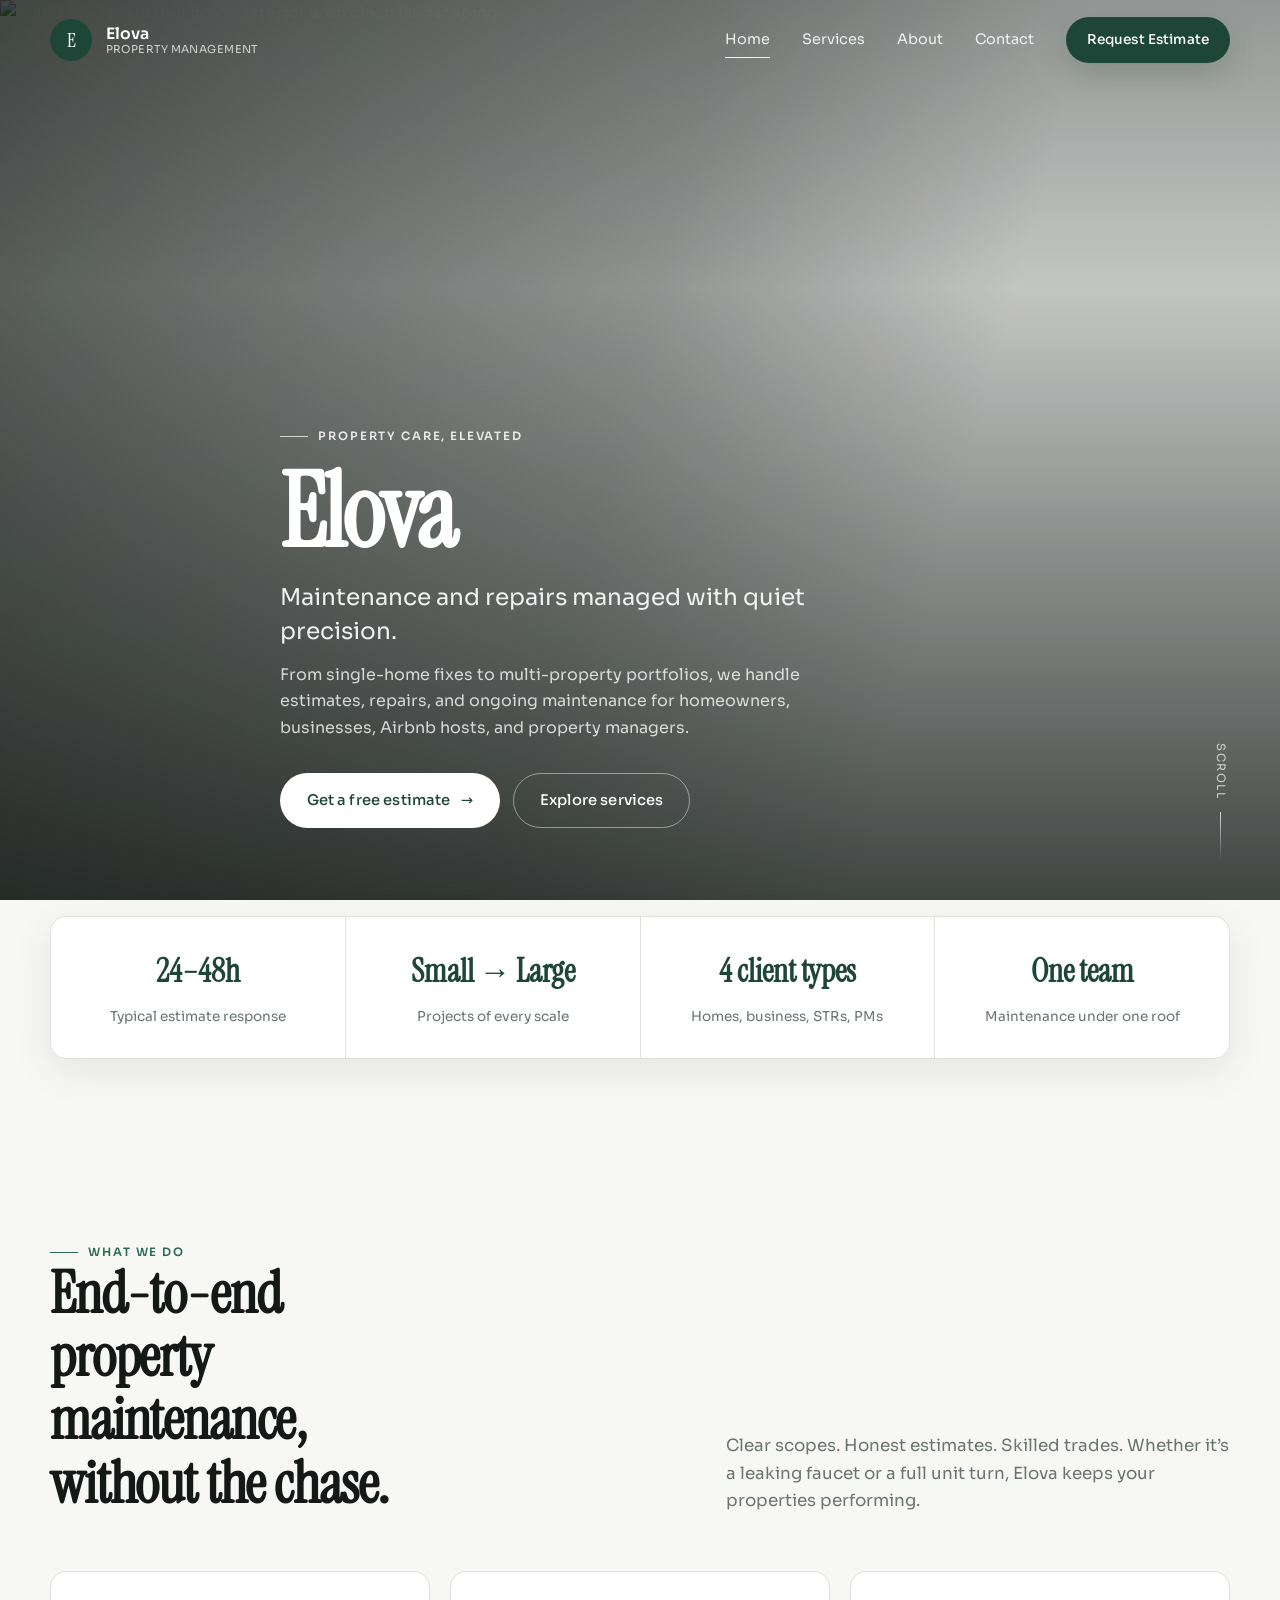
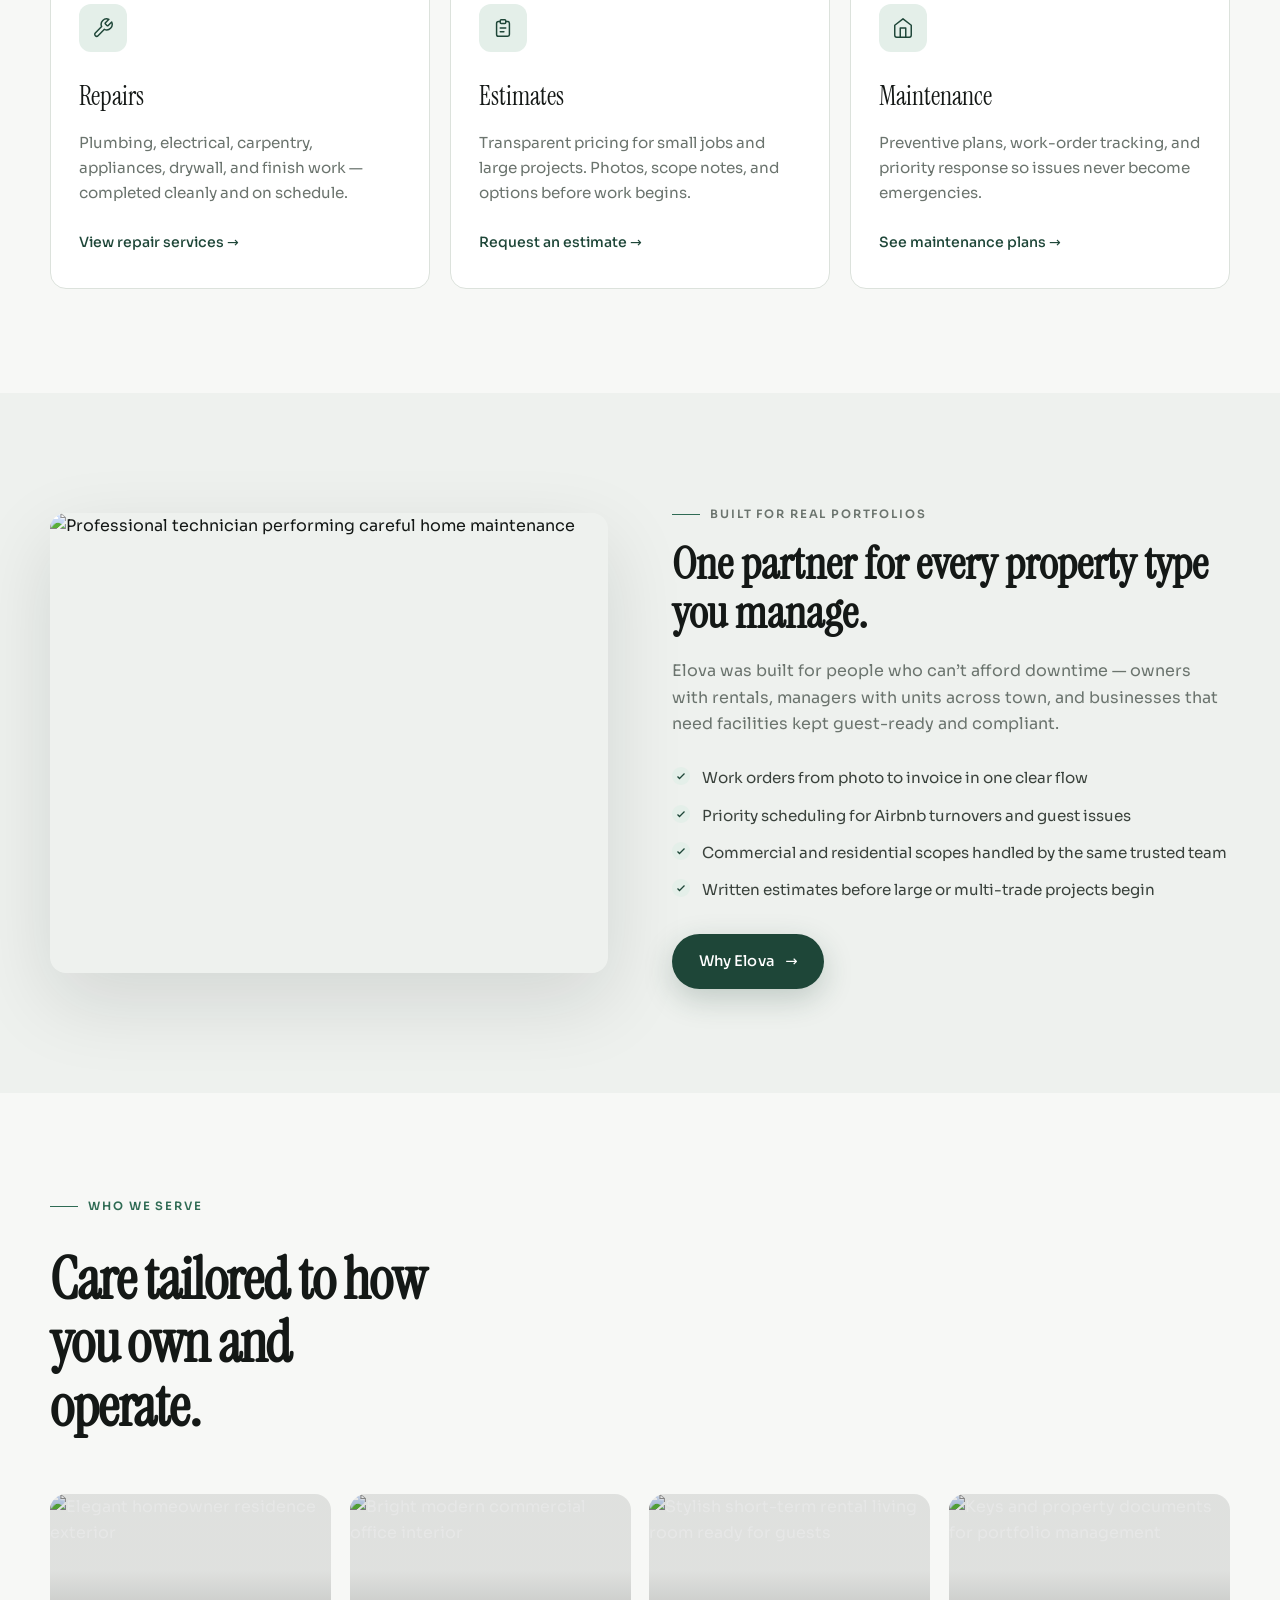
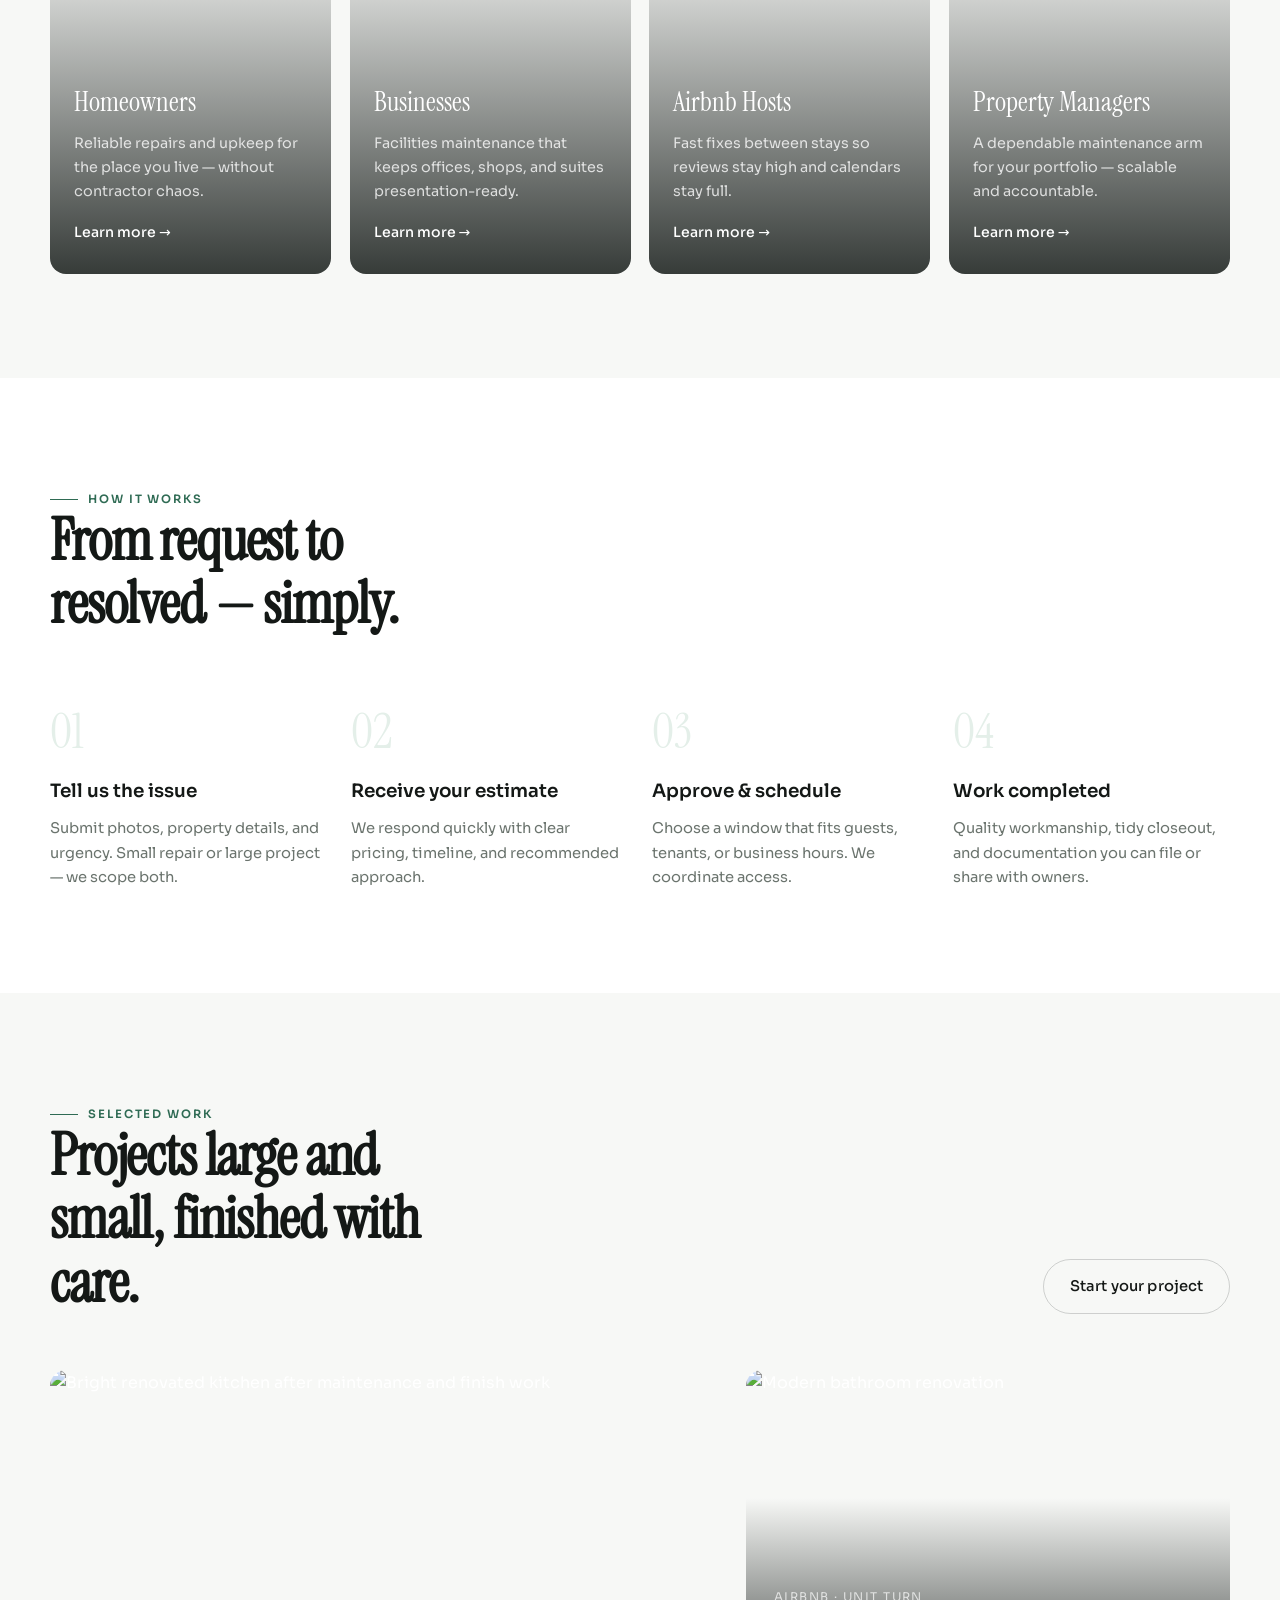
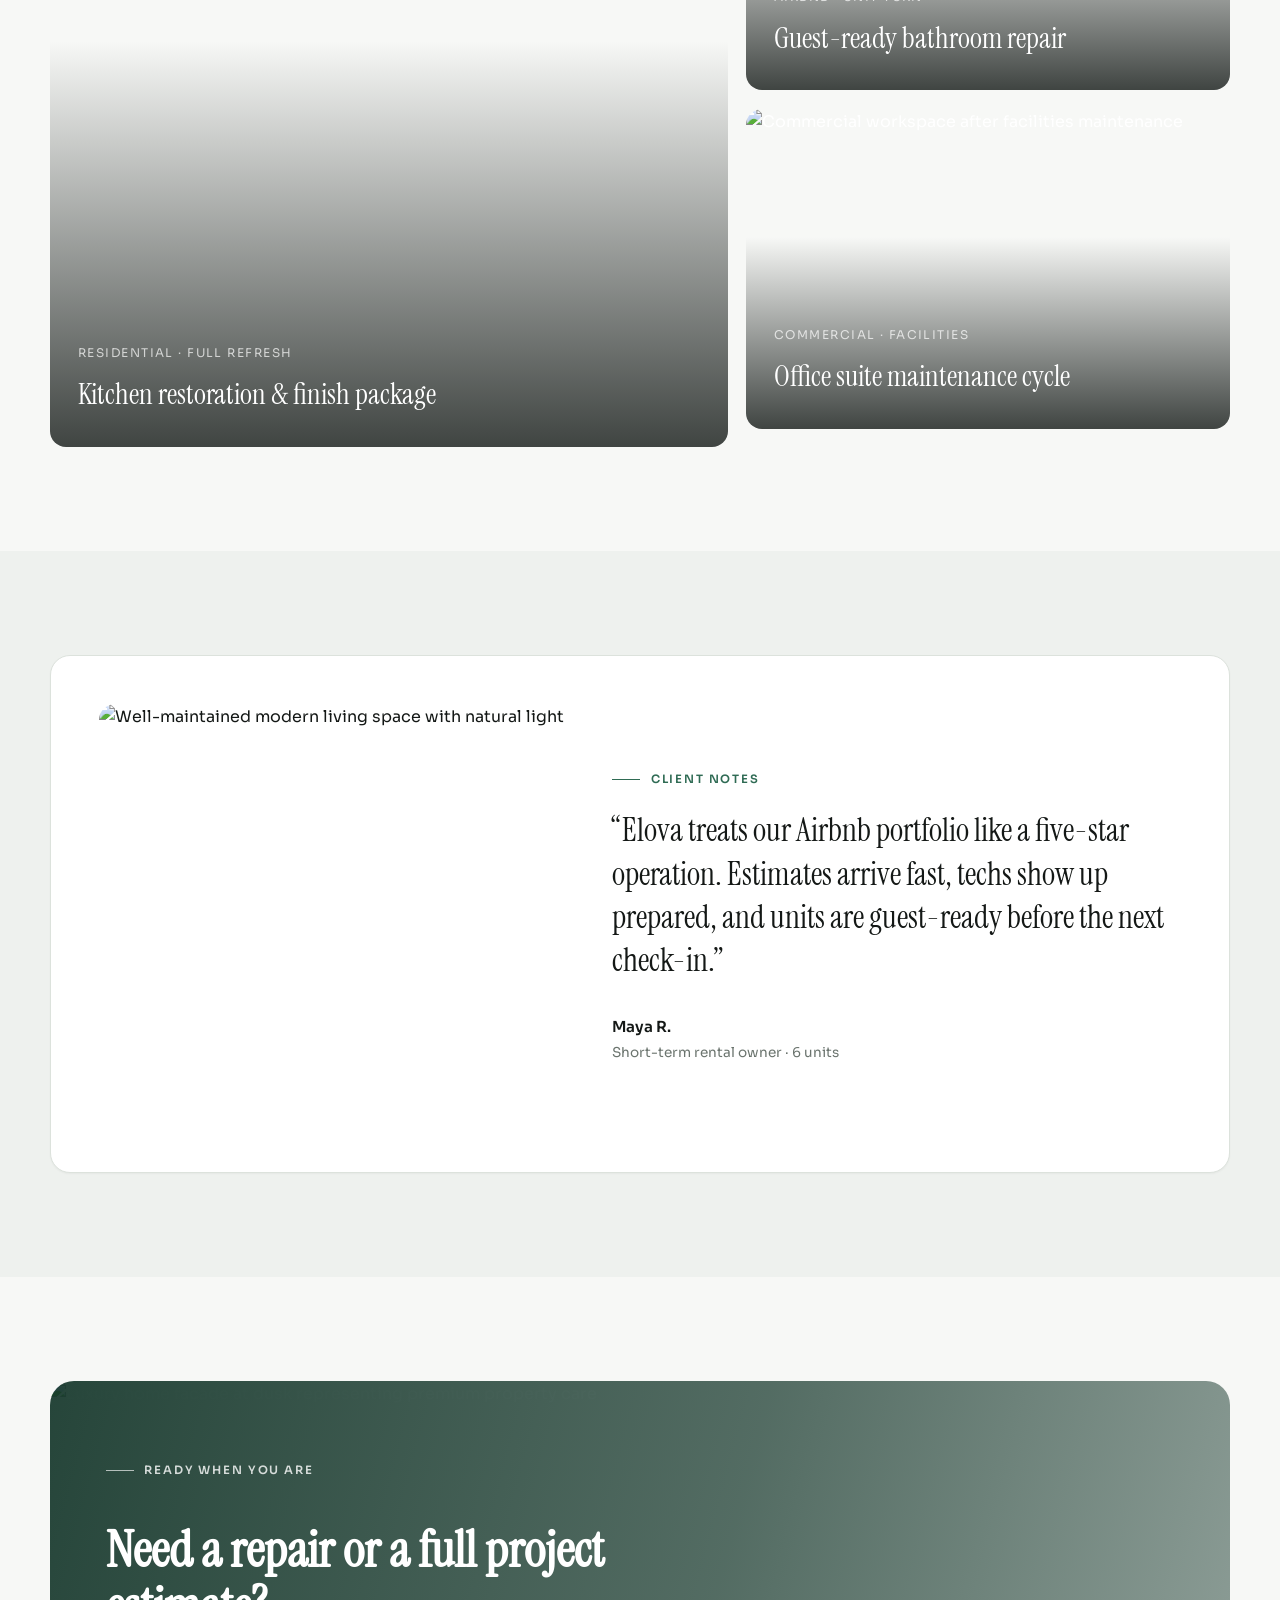
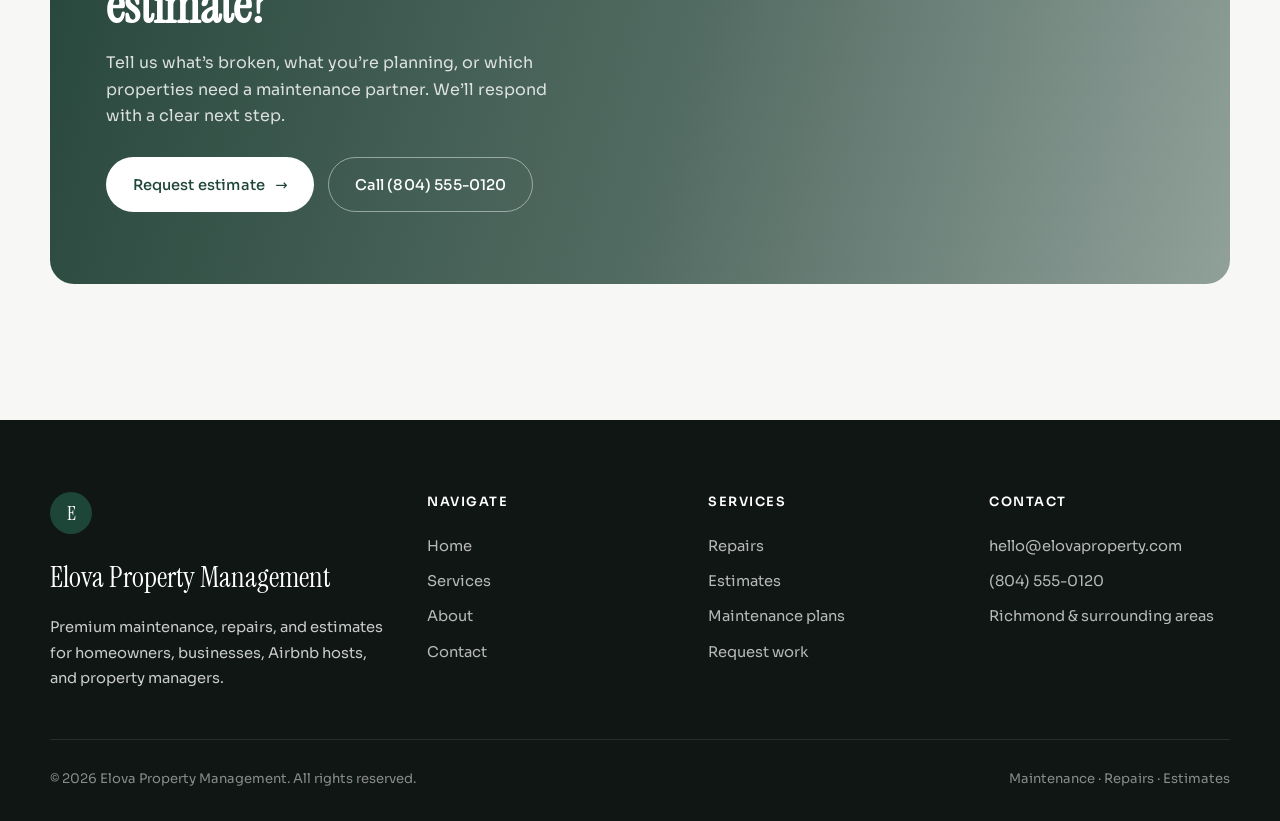
==== index.html @ 650f4456 "first commit Co-authored-by: Cursor <cursoragent@cursor.com>" ====
<!DOCTYPE html>
<html lang="en">
<head>
  <meta charset="UTF-8" />
  <meta name="viewport" content="width=device-width, initial-scale=1.0" />
  <title>Elova Property Management | Maintenance, Repairs & Estimates</title>
  <meta name="description" content="Elova Property Management delivers premium maintenance, repairs, and estimates for homeowners, businesses, Airbnb hosts, and property managers." />
  <link rel="stylesheet" href="css/styles.css" />
  <link rel="icon" href="data:image/svg+xml,<svg xmlns='http://www.w3.org/2000/svg' viewBox='0 0 100 100'><circle cx='50' cy='50' r='50' fill='%231e4638'/><text x='50' y='64' text-anchor='middle' fill='white' font-size='48' font-family='Georgia'>E</text></svg>" />
</head>
<body>
  <header class="site-header" id="siteHeader">
    <div class="container nav">
      <a href="index.html" class="brand" aria-label="Elova Property Management home">
        <span class="brand-mark">E</span>
        <span class="brand-text">
          <strong>Elova</strong>
          <span>Property Management</span>
        </span>
      </a>

      <button class="nav-toggle" id="navToggle" aria-label="Open menu" aria-expanded="false">
        <span></span><span></span><span></span>
      </button>

      <nav class="nav-links" id="navLinks">
        <a href="index.html" class="nav-link is-active">Home</a>
        <a href="services.html" class="nav-link">Services</a>
        <a href="about.html" class="nav-link">About</a>
        <a href="contact.html" class="nav-link">Contact</a>
        <a href="contact.html#estimate" class="btn btn-primary nav-cta">Request Estimate</a>
      </nav>
    </div>
  </header>

  <main>
    <section class="hero">
      <div class="hero-media">
        <img
          src="https://images.unsplash.com/photo-1600596542815-ffad4c1539a9?auto=format&fit=crop&w=2000&q=80"
          alt="Sunlit modern luxury home exterior with clean landscaping"
        />
        <div class="hero-overlay"></div>
      </div>

      <div class="container hero-content">
        <p class="eyebrow">Property care, elevated</p>
        <h1 class="hero-brand">Elova</h1>
        <p class="hero-title">Maintenance and repairs managed with quiet precision.</p>
        <p class="hero-copy">
          From single-home fixes to multi-property portfolios, we handle estimates, repairs, and ongoing maintenance for homeowners, businesses, Airbnb hosts, and property managers.
        </p>
        <div class="hero-actions">
          <a href="contact.html#estimate" class="btn btn-light btn-arrow">Get a free estimate</a>
          <a href="services.html" class="btn btn-ghost-light">Explore services</a>
        </div>
      </div>

      <div class="hero-scroll" aria-hidden="true">
        Scroll
        <i></i>
      </div>
    </section>

    <section class="section-sm">
      <div class="container">
        <div class="trust-strip reveal">
          <div class="trust-item">
            <strong>24–48h</strong>
            <span>Typical estimate response</span>
          </div>
          <div class="trust-item">
            <strong>Small → Large</strong>
            <span>Projects of every scale</span>
          </div>
          <div class="trust-item">
            <strong>4 client types</strong>
            <span>Homes, business, STRs, PMs</span>
          </div>
          <div class="trust-item">
            <strong>One team</strong>
            <span>Maintenance under one roof</span>
          </div>
        </div>
      </div>
    </section>

    <section class="section">
      <div class="container">
        <div class="section-head">
          <div>
            <p class="eyebrow reveal">What we do</p>
            <h2 class="section-title reveal">End-to-end property maintenance, without the chase.</h2>
          </div>
          <p class="section-lead reveal">
            Clear scopes. Honest estimates. Skilled trades. Whether it’s a leaking faucet or a full unit turn, Elova keeps your properties performing.
          </p>
        </div>

        <div class="services-grid">
          <article class="service-card reveal">
            <div class="service-icon" aria-hidden="true">
              <svg viewBox="0 0 24 24"><path d="M14.7 6.3a1 1 0 0 0 0 1.4l1.6 1.6a1 1 0 0 0 1.4 0l3.77-3.77a6 6 0 0 1-7.94 7.94l-6.91 6.91a2.12 2.12 0 0 1-3-3l6.91-6.91a6 6 0 0 1 7.94-7.94l-3.76 3.76z"/></svg>
            </div>
            <h3>Repairs</h3>
            <p>Plumbing, electrical, carpentry, appliances, drywall, and finish work — completed cleanly and on schedule.</p>
            <a href="services.html#repairs" class="text-link">View repair services →</a>
          </article>

          <article class="service-card reveal reveal-delay-1">
            <div class="service-icon" aria-hidden="true">
              <svg viewBox="0 0 24 24"><path d="M9 5H7a2 2 0 0 0-2 2v12a2 2 0 0 0 2 2h10a2 2 0 0 0 2-2V7a2 2 0 0 0-2-2h-2"/><rect x="9" y="3" width="6" height="4" rx="1"/><path d="M9 12h6M9 16h4"/></svg>
            </div>
            <h3>Estimates</h3>
            <p>Transparent pricing for small jobs and large projects. Photos, scope notes, and options before work begins.</p>
            <a href="contact.html#estimate" class="text-link">Request an estimate →</a>
          </article>

          <article class="service-card reveal reveal-delay-2">
            <div class="service-icon" aria-hidden="true">
              <svg viewBox="0 0 24 24"><path d="M3 9l9-7 9 7v11a2 2 0 0 1-2 2H5a2 2 0 0 1-2-2z"/><polyline points="9 22 9 12 15 12 15 22"/></svg>
            </div>
            <h3>Maintenance</h3>
            <p>Preventive plans, work-order tracking, and priority response so issues never become emergencies.</p>
            <a href="services.html#maintenance" class="text-link">See maintenance plans →</a>
          </article>
        </div>
      </div>
    </section>

    <section class="section bg-alt">
      <div class="container">
        <div class="split">
          <div class="split-media reveal">
            <img
              src="https://images.unsplash.com/photo-1581578731548-c64695cc6952?auto=format&fit=crop&w=1400&q=80"
              alt="Professional technician performing careful home maintenance"
            />
          </div>
          <div class="split-content reveal reveal-delay-1">
            <p class="eyebrow">Built for real portfolios</p>
            <h2>One partner for every property type you manage.</h2>
            <p>
              Elova was built for people who can’t afford downtime — owners with rentals, managers with units across town, and businesses that need facilities kept guest-ready and compliant.
            </p>
            <ul class="check-list">
              <li>Work orders from photo to invoice in one clear flow</li>
              <li>Priority scheduling for Airbnb turnovers and guest issues</li>
              <li>Commercial and residential scopes handled by the same trusted team</li>
              <li>Written estimates before large or multi-trade projects begin</li>
            </ul>
            <a href="about.html" class="btn btn-primary btn-arrow">Why Elova</a>
          </div>
        </div>
      </div>
    </section>

    <section class="section">
      <div class="container">
        <div class="section-head stacked">
          <p class="eyebrow reveal">Who we serve</p>
          <h2 class="section-title reveal">Care tailored to how you own and operate.</h2>
        </div>

        <div class="audience-grid">
          <article class="audience-card reveal">
            <img src="https://images.unsplash.com/photo-1600585154340-be6161a56a0c?auto=format&fit=crop&w=900&q=80" alt="Elegant homeowner residence exterior" />
            <div class="audience-body">
              <h3>Homeowners</h3>
              <p>Reliable repairs and upkeep for the place you live — without contractor chaos.</p>
              <a href="services.html#homeowners" class="text-link" style="color:#fff">Learn more →</a>
            </div>
          </article>

          <article class="audience-card reveal reveal-delay-1">
            <img src="https://images.unsplash.com/photo-1497366216548-37526070297c?auto=format&fit=crop&w=900&q=80" alt="Bright modern commercial office interior" />
            <div class="audience-body">
              <h3>Businesses</h3>
              <p>Facilities maintenance that keeps offices, shops, and suites presentation-ready.</p>
              <a href="services.html#businesses" class="text-link" style="color:#fff">Learn more →</a>
            </div>
          </article>

          <article class="audience-card reveal reveal-delay-2">
            <img src="https://images.unsplash.com/photo-1522708323590-d24dbb6b0267?auto=format&fit=crop&w=900&q=80" alt="Stylish short-term rental living room ready for guests" />
            <div class="audience-body">
              <h3>Airbnb Hosts</h3>
              <p>Fast fixes between stays so reviews stay high and calendars stay full.</p>
              <a href="services.html#airbnb" class="text-link" style="color:#fff">Learn more →</a>
            </div>
          </article>

          <article class="audience-card reveal reveal-delay-3">
            <img src="https://images.unsplash.com/photo-1560518883-ce09059eeffa?auto=format&fit=crop&w=900&q=80" alt="Keys and property documents for portfolio management" />
            <div class="audience-body">
              <h3>Property Managers</h3>
              <p>A dependable maintenance arm for your portfolio — scalable and accountable.</p>
              <a href="services.html#managers" class="text-link" style="color:#fff">Learn more →</a>
            </div>
          </article>
        </div>
      </div>
    </section>

    <section class="section bg-surface">
      <div class="container">
        <div class="section-head">
          <div>
            <p class="eyebrow reveal">How it works</p>
            <h2 class="section-title reveal">From request to resolved — simply.</h2>
          </div>
        </div>

        <div class="process-track">
          <article class="process-step reveal">
            <h3>Tell us the issue</h3>
            <p>Submit photos, property details, and urgency. Small repair or large project — we scope both.</p>
          </article>
          <article class="process-step reveal reveal-delay-1">
            <h3>Receive your estimate</h3>
            <p>We respond quickly with clear pricing, timeline, and recommended approach.</p>
          </article>
          <article class="process-step reveal reveal-delay-2">
            <h3>Approve & schedule</h3>
            <p>Choose a window that fits guests, tenants, or business hours. We coordinate access.</p>
          </article>
          <article class="process-step reveal reveal-delay-3">
            <h3>Work completed</h3>
            <p>Quality workmanship, tidy closeout, and documentation you can file or share with owners.</p>
          </article>
        </div>
      </div>
    </section>

    <section class="section">
      <div class="container">
        <div class="section-head">
          <div>
            <p class="eyebrow reveal">Selected work</p>
            <h2 class="section-title reveal">Projects large and small, finished with care.</h2>
          </div>
          <a href="contact.html" class="btn btn-secondary reveal">Start your project</a>
        </div>

        <div class="project-grid">
          <article class="project-card tall reveal">
            <img src="https://images.unsplash.com/photo-1484154218962-a197022b5858?auto=format&fit=crop&w=1400&q=80" alt="Bright renovated kitchen after maintenance and finish work" />
            <div class="project-meta">
              <span>Residential · Full refresh</span>
              <h3>Kitchen restoration & finish package</h3>
            </div>
          </article>
          <div class="project-side">
            <article class="project-card reveal reveal-delay-1">
              <img src="https://images.unsplash.com/photo-1631889990879-1b5a757e2e0e?auto=format&fit=crop&w=1000&q=80" alt="Modern bathroom renovation" />
              <div class="project-meta">
                <span>Airbnb · Unit turn</span>
                <h3>Guest-ready bathroom repair</h3>
              </div>
            </article>
            <article class="project-card reveal reveal-delay-2">
              <img src="https://images.unsplash.com/photo-1497366754035-f200968a6e72?auto=format&fit=crop&w=1000&q=80" alt="Commercial workspace after facilities maintenance" />
              <div class="project-meta">
                <span>Commercial · Facilities</span>
                <h3>Office suite maintenance cycle</h3>
              </div>
            </article>
          </div>
        </div>
      </div>
    </section>

    <section class="section bg-alt">
      <div class="container">
        <div class="testimonial-panel reveal">
          <img
            src="https://images.unsplash.com/photo-1600607687939-ce8a6c25118c?auto=format&fit=crop&w=1000&q=80"
            alt="Well-maintained modern living space with natural light"
          />
          <div>
            <p class="eyebrow">Client notes</p>
            <blockquote class="quote">
              “Elova treats our Airbnb portfolio like a five-star operation. Estimates arrive fast, techs show up prepared, and units are guest-ready before the next check-in.”
            </blockquote>
            <div class="quote-author">
              <strong>Maya R.</strong>
              <span>Short-term rental owner · 6 units</span>
            </div>
          </div>
        </div>
      </div>
    </section>

    <section class="section">
      <div class="container">
        <div class="cta-band reveal">
          <img
            src="https://images.unsplash.com/photo-1600047509807-ba8f99d2cd00?auto=format&fit=crop&w=1800&q=80"
            alt="Luxury home facade at dusk representing premium property care"
          />
          <div class="cta-band-content">
            <p class="eyebrow">Ready when you are</p>
            <h2>Need a repair or a full project estimate?</h2>
            <p>Tell us what’s broken, what you’re planning, or which properties need a maintenance partner. We’ll respond with a clear next step.</p>
            <div class="hero-actions">
              <a href="contact.html#estimate" class="btn btn-light btn-arrow">Request estimate</a>
              <a href="tel:+18045550120" class="btn btn-ghost-light">Call (804) 555-0120</a>
            </div>
          </div>
        </div>
      </div>
    </section>
  </main>

  <footer class="site-footer">
    <div class="container">
      <div class="footer-grid">
        <div class="footer-brand">
          <span class="brand-mark">E</span>
          <h3>Elova Property Management</h3>
          <p>Premium maintenance, repairs, and estimates for homeowners, businesses, Airbnb hosts, and property managers.</p>
        </div>
        <div class="footer-col">
          <h4>Navigate</h4>
          <a href="index.html">Home</a>
          <a href="services.html">Services</a>
          <a href="about.html">About</a>
          <a href="contact.html">Contact</a>
        </div>
        <div class="footer-col">
          <h4>Services</h4>
          <a href="services.html#repairs">Repairs</a>
          <a href="services.html#estimates">Estimates</a>
          <a href="services.html#maintenance">Maintenance plans</a>
          <a href="contact.html#estimate">Request work</a>
        </div>
        <div class="footer-col">
          <h4>Contact</h4>
          <a href="mailto:hello@elovaproperty.com">hello@elovaproperty.com</a>
          <a href="tel:+18045550120">(804) 555-0120</a>
          <a href="contact.html">Richmond & surrounding areas</a>
        </div>
      </div>
      <div class="footer-bottom">
        <span>© <span id="year"></span> Elova Property Management. All rights reserved.</span>
        <span>Maintenance · Repairs · Estimates</span>
      </div>
    </div>
  </footer>

  <script src="js/main.js"></script>
</body>
</html>
---- css/styles.css ----
/* ==========================================================================
   Elova Property Management — Premium Design System
   Inspired by refined estate & hospitality management sites
   ========================================================================== */

@import url('https://fonts.googleapis.com/css2?family=Instrument+Serif:ital@0;1&family=Sora:wght@300;400;500;600;700&display=swap');

:root {
  --bg: #f7f8f6;
  --bg-alt: #eef1ee;
  --surface: #ffffff;
  --ink: #141816;
  --ink-soft: #3a423c;
  --muted: #6b746e;
  --line: #dce2dc;
  --accent: #1e4638;
  --accent-hover: #16352a;
  --accent-soft: #e4efe9;
  --accent-mid: #2f6b54;
  --gold: #9a7b4f;
  --gold-soft: #f3ede3;
  --shadow-sm: 0 1px 2px rgba(20, 24, 22, 0.04);
  --shadow-md: 0 12px 40px rgba(20, 24, 22, 0.08);
  --shadow-lg: 0 28px 80px rgba(20, 24, 22, 0.12);
  --radius: 4px;
  --radius-lg: 16px;
  --font-display: 'Instrument Serif', Georgia, serif;
  --font-body: 'Sora', system-ui, sans-serif;
  --container: 1180px;
  --nav-h: 80px;
  --ease: cubic-bezier(0.22, 1, 0.36, 1);
}

*,
*::before,
*::after {
  box-sizing: border-box;
  margin: 0;
  padding: 0;
}

html {
  scroll-behavior: smooth;
  font-size: 16px;
}

body {
  font-family: var(--font-body);
  color: var(--ink);
  background: var(--bg);
  line-height: 1.65;
  font-weight: 400;
  -webkit-font-smoothing: antialiased;
  overflow-x: hidden;
}

img {
  max-width: 100%;
  display: block;
  height: auto;
}

a {
  color: inherit;
  text-decoration: none;
}

ul,
ol {
  list-style: none;
}

button,
input,
select,
textarea {
  font: inherit;
  color: inherit;
}

.container {
  width: min(100% - 2.5rem, var(--container));
  margin-inline: auto;
}

.container-wide {
  width: min(100% - 2.5rem, 1320px);
  margin-inline: auto;
}

/* --------------------------------------------------------------------------
   Typography
   -------------------------------------------------------------------------- */

.display {
  font-family: var(--font-display);
  font-weight: 400;
  line-height: 1.08;
  letter-spacing: -0.02em;
}

.eyebrow {
  display: inline-flex;
  align-items: center;
  gap: 0.65rem;
  font-size: 0.72rem;
  font-weight: 600;
  letter-spacing: 0.16em;
  text-transform: uppercase;
  color: var(--accent-mid);
}

.eyebrow::before {
  content: '';
  width: 28px;
  height: 1px;
  background: var(--accent-mid);
}

h1,
h2,
h3,
h4 {
  color: var(--ink);
}

.section-title {
  font-family: var(--font-display);
  font-size: clamp(2.4rem, 4.5vw, 3.75rem);
  line-height: 1.1;
  letter-spacing: -0.02em;
  max-width: 14ch;
}

.section-lead {
  color: var(--muted);
  font-size: 1.05rem;
  max-width: 42ch;
  margin-top: 1.25rem;
}

/* --------------------------------------------------------------------------
   Buttons
   -------------------------------------------------------------------------- */

.btn {
  display: inline-flex;
  align-items: center;
  justify-content: center;
  gap: 0.65rem;
  min-height: 52px;
  padding: 0.9rem 1.6rem;
  border-radius: 999px;
  border: 1px solid transparent;
  font-size: 0.92rem;
  font-weight: 500;
  letter-spacing: 0.01em;
  cursor: pointer;
  transition: transform 0.35s var(--ease), background 0.35s var(--ease), color 0.35s var(--ease), border-color 0.35s var(--ease), box-shadow 0.35s var(--ease);
}

.btn:hover {
  transform: translateY(-2px);
}

.btn-primary {
  background: var(--accent);
  color: #fff;
  box-shadow: 0 10px 30px rgba(30, 70, 56, 0.22);
}

.btn-primary:hover {
  background: var(--accent-hover);
}

.btn-secondary {
  background: transparent;
  border-color: rgba(20, 24, 22, 0.18);
  color: var(--ink);
}

.btn-secondary:hover {
  border-color: var(--ink);
  background: rgba(20, 24, 22, 0.03);
}

.btn-light {
  background: #fff;
  color: var(--accent);
}

.btn-light:hover {
  background: var(--accent-soft);
}

.btn-ghost-light {
  background: transparent;
  border-color: rgba(255, 255, 255, 0.45);
  color: #fff;
}

.btn-ghost-light:hover {
  background: rgba(255, 255, 255, 0.1);
  border-color: #fff;
}

.btn-arrow::after {
  content: '→';
  transition: transform 0.3s var(--ease);
}

.btn-arrow:hover::after {
  transform: translateX(4px);
}

/* --------------------------------------------------------------------------
   Navigation
   -------------------------------------------------------------------------- */

.site-header {
  position: fixed;
  inset: 0 0 auto 0;
  z-index: 1000;
  height: var(--nav-h);
  transition: background 0.35s var(--ease), box-shadow 0.35s var(--ease), backdrop-filter 0.35s var(--ease);
}

.site-header.is-scrolled {
  background: rgba(247, 248, 246, 0.88);
  backdrop-filter: blur(16px);
  box-shadow: 0 1px 0 var(--line);
}

.site-header.is-scrolled .nav-link,
.site-header.is-scrolled .brand-text,
.site-header.is-scrolled .nav-toggle span {
  color: var(--ink);
}

.site-header.is-scrolled .nav-toggle span {
  background: var(--ink);
}

.nav {
  height: 100%;
  display: flex;
  align-items: center;
  justify-content: space-between;
  gap: 2rem;
}

.brand {
  display: flex;
  align-items: center;
  gap: 0.85rem;
  z-index: 1002;
}

.brand-mark {
  width: 42px;
  height: 42px;
  border-radius: 50%;
  background: var(--accent);
  color: #fff;
  display: grid;
  place-items: center;
  font-family: var(--font-display);
  font-size: 1.25rem;
  flex-shrink: 0;
}

.brand-text {
  display: flex;
  flex-direction: column;
  line-height: 1.15;
  color: #fff;
  transition: color 0.3s var(--ease);
}

.brand-text strong {
  font-size: 0.98rem;
  font-weight: 600;
  letter-spacing: 0.01em;
}

.brand-text span {
  font-size: 0.68rem;
  font-weight: 400;
  opacity: 0.75;
  letter-spacing: 0.04em;
  text-transform: uppercase;
}

.nav-links {
  display: flex;
  align-items: center;
  gap: 2rem;
}

.nav-link {
  font-size: 0.9rem;
  font-weight: 400;
  color: rgba(255, 255, 255, 0.88);
  position: relative;
  transition: color 0.3s var(--ease);
}

.nav-link::after {
  content: '';
  position: absolute;
  left: 0;
  bottom: -6px;
  width: 100%;
  height: 1px;
  background: currentColor;
  transform: scaleX(0);
  transform-origin: left;
  transition: transform 0.35s var(--ease);
}

.nav-link:hover::after,
.nav-link.is-active::after {
  transform: scaleX(1);
}

.nav-cta {
  min-height: 44px;
  padding: 0.7rem 1.25rem;
  font-size: 0.85rem;
}

.nav-toggle {
  display: none;
  width: 44px;
  height: 44px;
  border: 0;
  background: transparent;
  cursor: pointer;
  z-index: 1002;
  flex-direction: column;
  justify-content: center;
  gap: 6px;
}

.nav-toggle span {
  display: block;
  width: 22px;
  height: 1.5px;
  background: #fff;
  margin-left: auto;
  transition: transform 0.3s var(--ease), opacity 0.3s var(--ease), background 0.3s var(--ease);
}

.nav-toggle.is-open span:nth-child(1) {
  transform: translateY(7.5px) rotate(45deg);
}

.nav-toggle.is-open span:nth-child(2) {
  opacity: 0;
}

.nav-toggle.is-open span:nth-child(3) {
  transform: translateY(-7.5px) rotate(-45deg);
}

/* Light header variant for inner pages */
.site-header.header-light .nav-link,
.site-header.header-light .brand-text {
  color: var(--ink);
}

.site-header.header-light .brand-text span {
  opacity: 0.6;
}

.site-header.header-light .nav-toggle span {
  background: var(--ink);
}

.site-header.header-light {
  background: rgba(247, 248, 246, 0.92);
  backdrop-filter: blur(16px);
  box-shadow: 0 1px 0 var(--line);
}

/* --------------------------------------------------------------------------
   Hero
   -------------------------------------------------------------------------- */

.hero {
  position: relative;
  min-height: 100vh;
  min-height: 100svh;
  display: flex;
  align-items: flex-end;
  padding: calc(var(--nav-h) + 2rem) 0 4.5rem;
  color: #fff;
  overflow: hidden;
}

.hero-media {
  position: absolute;
  inset: 0;
  z-index: 0;
}

.hero-media img {
  width: 100%;
  height: 100%;
  object-fit: cover;
  transform: scale(1.04);
  animation: heroZoom 18s var(--ease) forwards;
}

@keyframes heroZoom {
  to {
    transform: scale(1);
  }
}

.hero-overlay {
  position: absolute;
  inset: 0;
  background:
    linear-gradient(180deg, rgba(12, 18, 15, 0.42) 0%, rgba(12, 18, 15, 0.22) 32%, rgba(12, 18, 15, 0.78) 100%),
    linear-gradient(105deg, rgba(12, 18, 15, 0.62) 0%, rgba(12, 18, 15, 0.28) 48%, transparent 72%);
  z-index: 1;
}

.hero-content {
  position: relative;
  z-index: 2;
  max-width: 720px;
  animation: heroContentIn 1s var(--ease) both;
}

@keyframes heroContentIn {
  from {
    opacity: 0;
    transform: translateY(24px);
  }
  to {
    opacity: 1;
    transform: translateY(0);
  }
}

.hero .eyebrow {
  color: rgba(255, 255, 255, 0.85);
}

.hero .eyebrow::before {
  background: rgba(255, 255, 255, 0.7);
}

.hero h1,
.hero h2,
.hero h3,
.cta-band h2 {
  color: #fff;
}

.hero-brand {
  font-family: var(--font-display);
  font-size: clamp(3.4rem, 8vw, 6.5rem);
  line-height: 0.95;
  margin: 1.1rem 0 1.25rem;
  letter-spacing: -0.03em;
  color: #fff;
}

.hero-title {
  font-family: var(--font-body);
  font-size: clamp(1.15rem, 2vw, 1.45rem);
  font-weight: 400;
  line-height: 1.45;
  max-width: 32ch;
  color: rgba(255, 255, 255, 0.92);
  margin-bottom: 0.85rem;
}

.hero-copy {
  font-size: 1rem;
  color: rgba(255, 255, 255, 0.78);
  max-width: 46ch;
  margin-bottom: 2rem;
}

.hero-actions {
  display: flex;
  flex-wrap: wrap;
  gap: 0.85rem;
}

.hero-scroll {
  position: absolute;
  right: max(1.25rem, calc((100% - var(--container)) / 2));
  bottom: 2.5rem;
  z-index: 2;
  display: flex;
  align-items: center;
  gap: 0.75rem;
  font-size: 0.72rem;
  letter-spacing: 0.14em;
  text-transform: uppercase;
  color: rgba(255, 255, 255, 0.7);
  writing-mode: vertical-rl;
}

.hero-scroll i {
  width: 1px;
  height: 48px;
  background: linear-gradient(to bottom, rgba(255, 255, 255, 0.8), transparent);
  animation: scrollPulse 2s ease-in-out infinite;
}

@keyframes scrollPulse {
  0%,
  100% {
    opacity: 0.35;
    transform: scaleY(0.7);
  }
  50% {
    opacity: 1;
    transform: scaleY(1);
  }
}

/* Page hero (inner) */
.page-hero {
  padding: calc(var(--nav-h) + 4.5rem) 0 4rem;
  background:
    radial-gradient(circle at 90% 10%, rgba(47, 107, 84, 0.08), transparent 40%),
    linear-gradient(180deg, #eef1ee 0%, var(--bg) 100%);
  border-bottom: 1px solid var(--line);
}

.page-hero-grid {
  display: grid;
  grid-template-columns: 1.2fr 0.8fr;
  gap: 3rem;
  align-items: end;
}

.page-hero h1 {
  font-family: var(--font-display);
  font-size: clamp(2.8rem, 5.5vw, 4.6rem);
  line-height: 1.05;
  margin-top: 1rem;
  max-width: 12ch;
}

.page-hero p {
  color: var(--muted);
  font-size: 1.05rem;
  max-width: 36ch;
}

/* --------------------------------------------------------------------------
   Sections
   -------------------------------------------------------------------------- */

.section {
  padding: 6.5rem 0;
}

.section-sm {
  padding: 4.5rem 0;
}

.section-head {
  display: flex;
  justify-content: space-between;
  align-items: end;
  gap: 2rem;
  margin-bottom: 3.5rem;
}

.section-head.stacked {
  flex-direction: column;
  align-items: flex-start;
}

.bg-alt {
  background: var(--bg-alt);
}

.bg-surface {
  background: var(--surface);
}

/* --------------------------------------------------------------------------
   Intro / Trust strip
   -------------------------------------------------------------------------- */

.trust-strip {
  display: grid;
  grid-template-columns: repeat(4, 1fr);
  gap: 1px;
  background: var(--line);
  border: 1px solid var(--line);
  border-radius: var(--radius-lg);
  overflow: hidden;
  margin-top: -3.5rem;
  position: relative;
  z-index: 5;
  box-shadow: var(--shadow-md);
}

.trust-item {
  background: var(--surface);
  padding: 1.75rem 1.5rem;
  text-align: center;
}

.trust-item strong {
  display: block;
  font-family: var(--font-display);
  font-size: 2rem;
  color: var(--accent);
  margin-bottom: 0.35rem;
}

.trust-item span {
  font-size: 0.85rem;
  color: var(--muted);
}

/* --------------------------------------------------------------------------
   Services
   -------------------------------------------------------------------------- */

.services-grid {
  display: grid;
  grid-template-columns: repeat(3, 1fr);
  gap: 1.25rem;
}

.service-card {
  background: var(--surface);
  border: 1px solid var(--line);
  border-radius: var(--radius-lg);
  padding: 2rem 1.75rem;
  transition: transform 0.4s var(--ease), box-shadow 0.4s var(--ease), border-color 0.4s var(--ease);
  height: 100%;
}

.service-card:hover {
  transform: translateY(-6px);
  box-shadow: var(--shadow-md);
  border-color: transparent;
}

.service-icon {
  width: 48px;
  height: 48px;
  border-radius: 12px;
  background: var(--accent-soft);
  color: var(--accent);
  display: grid;
  place-items: center;
  margin-bottom: 1.4rem;
}

.service-icon svg {
  width: 22px;
  height: 22px;
  stroke: currentColor;
  fill: none;
  stroke-width: 1.6;
  stroke-linecap: round;
  stroke-linejoin: round;
}

.service-card h3 {
  font-family: var(--font-display);
  font-size: 1.65rem;
  margin-bottom: 0.75rem;
  font-weight: 400;
}

.service-card p {
  color: var(--muted);
  font-size: 0.95rem;
  margin-bottom: 1.5rem;
}

.text-link {
  display: inline-flex;
  align-items: center;
  gap: 0.4rem;
  font-size: 0.88rem;
  font-weight: 500;
  color: var(--accent);
}

.text-link:hover {
  gap: 0.65rem;
}

/* Featured service split */
.split {
  display: grid;
  grid-template-columns: 1fr 1fr;
  gap: 4rem;
  align-items: center;
}

.split.reverse .split-media {
  order: 2;
}

.split-media {
  position: relative;
  border-radius: var(--radius-lg);
  overflow: hidden;
  min-height: 460px;
  box-shadow: var(--shadow-lg);
}

.split-media img {
  width: 100%;
  height: 100%;
  object-fit: cover;
  position: absolute;
  inset: 0;
}

.split-content .eyebrow {
  margin-bottom: 1rem;
}

.split-content h2 {
  font-family: var(--font-display);
  font-size: clamp(2.2rem, 3.5vw, 3.2rem);
  line-height: 1.1;
  margin-bottom: 1.25rem;
}

.split-content p {
  color: var(--muted);
  margin-bottom: 1.25rem;
}

.check-list {
  display: grid;
  gap: 0.75rem;
  margin: 1.75rem 0 2rem;
}

.check-list li {
  display: flex;
  align-items: flex-start;
  gap: 0.75rem;
  color: var(--ink-soft);
  font-size: 0.95rem;
}

.check-list li::before {
  content: '';
  width: 18px;
  height: 18px;
  margin-top: 2px;
  flex-shrink: 0;
  border-radius: 50%;
  background: var(--accent-soft) url("data:image/svg+xml,%3Csvg xmlns='http://www.w3.org/2000/svg' viewBox='0 0 24 24' fill='none' stroke='%231e4638' stroke-width='2.5'%3E%3Cpath d='M5 13l4 4L19 7'/%3E%3C/svg%3E") center/12px no-repeat;
}

/* --------------------------------------------------------------------------
   Audiences
   -------------------------------------------------------------------------- */

.audience-grid {
  display: grid;
  grid-template-columns: repeat(4, 1fr);
  gap: 1.15rem;
}

.audience-card {
  position: relative;
  border-radius: var(--radius-lg);
  overflow: hidden;
  min-height: 380px;
  color: #fff;
  isolation: isolate;
}

.audience-card img {
  position: absolute;
  inset: 0;
  width: 100%;
  height: 100%;
  object-fit: cover;
  transition: transform 0.8s var(--ease);
  z-index: -2;
}

.audience-card:hover img {
  transform: scale(1.06);
}

.audience-card::after {
  content: '';
  position: absolute;
  inset: 0;
  background: linear-gradient(180deg, rgba(12, 18, 15, 0.1) 20%, rgba(12, 18, 15, 0.82) 100%);
  z-index: -1;
}

.audience-body {
  position: absolute;
  inset: auto 0 0 0;
  padding: 1.75rem 1.5rem;
}

.audience-body h3 {
  font-family: var(--font-display);
  font-size: 1.7rem;
  font-weight: 400;
  color: #fff;
  margin-bottom: 0.45rem;
}

.audience-body p {
  font-size: 0.9rem;
  color: rgba(255, 255, 255, 0.78);
  margin-bottom: 1rem;
}

/* --------------------------------------------------------------------------
   Process
   -------------------------------------------------------------------------- */

.process-track {
  display: grid;
  grid-template-columns: repeat(4, 1fr);
  gap: 1.5rem;
  counter-reset: step;
}

.process-step {
  position: relative;
  padding-top: 1rem;
}

.process-step::before {
  counter-increment: step;
  content: '0' counter(step);
  font-family: var(--font-display);
  font-size: 3rem;
  color: var(--accent-soft);
  display: block;
  line-height: 1;
  margin-bottom: 1.25rem;
}

.process-step h3 {
  font-size: 1.15rem;
  font-weight: 600;
  margin-bottom: 0.65rem;
}

.process-step p {
  color: var(--muted);
  font-size: 0.92rem;
}

/* --------------------------------------------------------------------------
   Projects / Work
   -------------------------------------------------------------------------- */

.project-grid {
  display: grid;
  grid-template-columns: 1.4fr 1fr;
  gap: 1.15rem;
}

.project-card {
  position: relative;
  border-radius: var(--radius-lg);
  overflow: hidden;
  min-height: 320px;
  color: #fff;
}

.project-card.tall {
  min-height: 660px;
  grid-row: span 2;
}

.project-card img {
  position: absolute;
  inset: 0;
  width: 100%;
  height: 100%;
  object-fit: cover;
  transition: transform 0.8s var(--ease);
}

.project-card:hover img {
  transform: scale(1.05);
}

.project-card::after {
  content: '';
  position: absolute;
  inset: 0;
  background: linear-gradient(180deg, transparent 40%, rgba(12, 18, 15, 0.78) 100%);
}

.project-meta {
  position: absolute;
  inset: auto 0 0 0;
  z-index: 2;
  padding: 1.75rem;
}

.project-meta span {
  font-size: 0.75rem;
  letter-spacing: 0.12em;
  text-transform: uppercase;
  color: rgba(255, 255, 255, 0.7);
}

.project-meta h3 {
  font-family: var(--font-display);
  font-size: 1.8rem;
  font-weight: 400;
  color: #fff;
  margin-top: 0.35rem;
}

.project-side {
  display: grid;
  gap: 1.15rem;
}

/* --------------------------------------------------------------------------
   Testimonials
   -------------------------------------------------------------------------- */

.testimonial-panel {
  display: grid;
  grid-template-columns: 0.9fr 1.1fr;
  gap: 3rem;
  align-items: center;
  background: var(--surface);
  border: 1px solid var(--line);
  border-radius: calc(var(--radius-lg) + 4px);
  padding: 3rem;
  box-shadow: var(--shadow-sm);
}

.testimonial-panel img {
  width: 100%;
  height: 420px;
  object-fit: cover;
  border-radius: var(--radius-lg);
}

.quote {
  font-family: var(--font-display);
  font-size: clamp(1.5rem, 2.5vw, 2.1rem);
  line-height: 1.35;
  color: var(--ink);
  margin: 1.25rem 0 2rem;
}

.quote-author strong {
  display: block;
  font-size: 0.95rem;
  font-weight: 600;
}

.quote-author span {
  font-size: 0.85rem;
  color: var(--muted);
}

/* --------------------------------------------------------------------------
   CTA Band
   -------------------------------------------------------------------------- */

.cta-band {
  position: relative;
  border-radius: calc(var(--radius-lg) + 8px);
  overflow: hidden;
  padding: 4.5rem 3.5rem;
  color: #fff;
  min-height: 340px;
  display: flex;
  align-items: center;
}

.cta-band img {
  position: absolute;
  inset: 0;
  width: 100%;
  height: 100%;
  object-fit: cover;
  z-index: 0;
}

.cta-band::after {
  content: '';
  position: absolute;
  inset: 0;
  background: linear-gradient(105deg, rgba(20, 54, 42, 0.92) 0%, rgba(20, 54, 42, 0.72) 55%, rgba(20, 54, 42, 0.45) 100%);
  z-index: 1;
}

.cta-band-content {
  position: relative;
  z-index: 2;
  max-width: 560px;
}

.cta-band h2 {
  font-family: var(--font-display);
  font-size: clamp(2.3rem, 4vw, 3.4rem);
  color: #fff;
  line-height: 1.1;
  margin: 0.85rem 0 1rem;
}

.cta-band p {
  color: rgba(255, 255, 255, 0.82);
  margin-bottom: 1.75rem;
  max-width: 40ch;
}

.cta-band .eyebrow {
  color: rgba(255, 255, 255, 0.8);
}

.cta-band .eyebrow::before {
  background: rgba(255, 255, 255, 0.65);
}

/* --------------------------------------------------------------------------
   Forms
   -------------------------------------------------------------------------- */

.form-layout {
  display: grid;
  grid-template-columns: 0.9fr 1.1fr;
  gap: 3rem;
  align-items: start;
}

.contact-aside h2 {
  font-family: var(--font-display);
  font-size: clamp(2.2rem, 3.5vw, 3.2rem);
  line-height: 1.1;
  margin: 1rem 0 1.25rem;
}

.contact-aside p {
  color: var(--muted);
  margin-bottom: 2rem;
}

.contact-details {
  display: grid;
  gap: 1.25rem;
}

.contact-details div {
  padding-top: 1.25rem;
  border-top: 1px solid var(--line);
}

.contact-details span {
  display: block;
  font-size: 0.75rem;
  letter-spacing: 0.12em;
  text-transform: uppercase;
  color: var(--muted);
  margin-bottom: 0.35rem;
}

.contact-details a,
.contact-details strong {
  font-weight: 500;
}

.form-card {
  background: var(--surface);
  border: 1px solid var(--line);
  border-radius: calc(var(--radius-lg) + 4px);
  padding: 2.25rem;
  box-shadow: var(--shadow-md);
}

.form-card h3 {
  font-family: var(--font-display);
  font-size: 1.8rem;
  font-weight: 400;
  margin-bottom: 0.35rem;
}

.form-card > p {
  color: var(--muted);
  font-size: 0.92rem;
  margin-bottom: 1.75rem;
}

.form-grid {
  display: grid;
  grid-template-columns: 1fr 1fr;
  gap: 1rem;
}

.field {
  display: flex;
  flex-direction: column;
  gap: 0.45rem;
}

.field.full {
  grid-column: 1 / -1;
}

.field label {
  font-size: 0.82rem;
  font-weight: 500;
  color: var(--ink-soft);
}

.field input,
.field select,
.field textarea {
  width: 100%;
  border: 1px solid var(--line);
  background: var(--bg);
  border-radius: 10px;
  padding: 0.9rem 1rem;
  transition: border-color 0.25s var(--ease), box-shadow 0.25s var(--ease), background 0.25s var(--ease);
}

.field input:focus,
.field select:focus,
.field textarea:focus {
  outline: none;
  border-color: var(--accent-mid);
  background: #fff;
  box-shadow: 0 0 0 3px rgba(47, 107, 84, 0.12);
}

.field textarea {
  min-height: 130px;
  resize: vertical;
}

.form-note {
  font-size: 0.8rem;
  color: var(--muted);
  margin-top: 1rem;
}

.form-success {
  display: none;
  padding: 1rem 1.15rem;
  border-radius: 10px;
  background: var(--accent-soft);
  color: var(--accent);
  font-size: 0.92rem;
  margin-bottom: 1.25rem;
}

.form-success.is-visible {
  display: block;
  animation: fadeUp 0.5s var(--ease);
}

/* --------------------------------------------------------------------------
   Service detail page
   -------------------------------------------------------------------------- */

.service-detail-grid {
  display: grid;
  grid-template-columns: repeat(2, 1fr);
  gap: 1.25rem;
}

.service-detail {
  display: grid;
  grid-template-columns: 1fr 1.1fr;
  gap: 0;
  background: var(--surface);
  border: 1px solid var(--line);
  border-radius: var(--radius-lg);
  overflow: hidden;
  min-height: 280px;
}

.service-detail-media {
  min-height: 240px;
  position: relative;
}

.service-detail-media img {
  position: absolute;
  inset: 0;
  width: 100%;
  height: 100%;
  object-fit: cover;
}

.service-detail-body {
  padding: 2rem 1.75rem;
  display: flex;
  flex-direction: column;
  justify-content: center;
}

.service-detail-body h3 {
  font-family: var(--font-display);
  font-size: 1.7rem;
  font-weight: 400;
  margin-bottom: 0.75rem;
}

.service-detail-body p {
  color: var(--muted);
  font-size: 0.94rem;
  margin-bottom: 1rem;
}

.pill-row {
  display: flex;
  flex-wrap: wrap;
  gap: 0.5rem;
}

.pill {
  font-size: 0.72rem;
  font-weight: 500;
  letter-spacing: 0.04em;
  text-transform: uppercase;
  padding: 0.4rem 0.7rem;
  border-radius: 999px;
  background: var(--bg-alt);
  color: var(--ink-soft);
  border: 1px solid var(--line);
}

/* Pricing / estimate tiers */
.tier-grid {
  display: grid;
  grid-template-columns: repeat(3, 1fr);
  gap: 1.25rem;
}

.tier-card {
  background: var(--surface);
  border: 1px solid var(--line);
  border-radius: var(--radius-lg);
  padding: 2rem 1.75rem;
  display: flex;
  flex-direction: column;
  transition: transform 0.35s var(--ease), box-shadow 0.35s var(--ease);
}

.tier-card:hover {
  transform: translateY(-4px);
  box-shadow: var(--shadow-md);
}

.tier-card.featured {
  border-color: var(--accent);
  background: linear-gradient(180deg, #fff 0%, var(--accent-soft) 100%);
}

.tier-card .tier-label {
  font-size: 0.75rem;
  letter-spacing: 0.12em;
  text-transform: uppercase;
  color: var(--accent-mid);
  font-weight: 600;
  margin-bottom: 0.75rem;
}

.tier-card h3 {
  font-family: var(--font-display);
  font-size: 2rem;
  font-weight: 400;
  margin-bottom: 0.65rem;
}

.tier-card > p {
  color: var(--muted);
  font-size: 0.92rem;
  margin-bottom: 1.5rem;
  flex-grow: 1;
}

.tier-card .btn {
  width: 100%;
  margin-top: 1.5rem;
}

/* --------------------------------------------------------------------------
   About
   -------------------------------------------------------------------------- */

.values-grid {
  display: grid;
  grid-template-columns: repeat(3, 1fr);
  gap: 1.25rem;
}

.value-card {
  padding: 2rem;
  border-top: 2px solid var(--accent);
  background: var(--surface);
  border-right: 1px solid var(--line);
  border-bottom: 1px solid var(--line);
  border-left: 1px solid var(--line);
  border-radius: 0 0 var(--radius-lg) var(--radius-lg);
}

.value-card h3 {
  font-family: var(--font-display);
  font-size: 1.6rem;
  font-weight: 400;
  margin-bottom: 0.75rem;
}

.value-card p {
  color: var(--muted);
  font-size: 0.94rem;
}

.team-note {
  display: grid;
  grid-template-columns: 1fr 1fr;
  gap: 3rem;
  align-items: center;
}

.stat-stack {
  display: grid;
  grid-template-columns: 1fr 1fr;
  gap: 1rem;
}

.stat-box {
  background: var(--surface);
  border: 1px solid var(--line);
  border-radius: var(--radius-lg);
  padding: 1.75rem;
}

.stat-box strong {
  display: block;
  font-family: var(--font-display);
  font-size: 2.4rem;
  color: var(--accent);
  line-height: 1;
  margin-bottom: 0.5rem;
}

.stat-box span {
  color: var(--muted);
  font-size: 0.88rem;
}

/* --------------------------------------------------------------------------
   FAQ
   -------------------------------------------------------------------------- */

.faq-list {
  max-width: 760px;
  margin: 0 auto;
  display: grid;
  gap: 0.75rem;
}

.faq-item {
  background: var(--surface);
  border: 1px solid var(--line);
  border-radius: 12px;
  overflow: hidden;
}

.faq-item summary {
  list-style: none;
  cursor: pointer;
  padding: 1.25rem 1.4rem;
  font-weight: 500;
  display: flex;
  justify-content: space-between;
  align-items: center;
  gap: 1rem;
}

.faq-item summary::-webkit-details-marker {
  display: none;
}

.faq-item summary::after {
  content: '+';
  font-family: var(--font-display);
  font-size: 1.4rem;
  color: var(--accent);
  transition: transform 0.3s var(--ease);
}

.faq-item[open] summary::after {
  content: '−';
}

.faq-item p {
  padding: 0 1.4rem 1.35rem;
  color: var(--muted);
  font-size: 0.95rem;
}

/* --------------------------------------------------------------------------
   Footer
   -------------------------------------------------------------------------- */

.site-footer {
  background: #101613;
  color: rgba(255, 255, 255, 0.78);
  padding: 4.5rem 0 2rem;
  margin-top: 2rem;
}

.footer-grid {
  display: grid;
  grid-template-columns: 1.4fr 1fr 1fr 1fr;
  gap: 2.5rem;
  padding-bottom: 3rem;
  border-bottom: 1px solid rgba(255, 255, 255, 0.1);
}

.footer-brand .brand-mark {
  margin-bottom: 1.25rem;
}

.footer-brand h3 {
  font-family: var(--font-display);
  font-size: 1.8rem;
  color: #fff;
  font-weight: 400;
  margin-bottom: 0.85rem;
}

.footer-brand p {
  max-width: 32ch;
  font-size: 0.92rem;
  line-height: 1.7;
}

.footer-col h4 {
  color: #fff;
  font-size: 0.8rem;
  letter-spacing: 0.12em;
  text-transform: uppercase;
  margin-bottom: 1.25rem;
  font-weight: 600;
}

.footer-col a {
  display: block;
  font-size: 0.92rem;
  margin-bottom: 0.7rem;
  color: rgba(255, 255, 255, 0.7);
  transition: color 0.25s var(--ease);
}

.footer-col a:hover {
  color: #fff;
}

.footer-bottom {
  display: flex;
  justify-content: space-between;
  align-items: center;
  gap: 1rem;
  padding-top: 1.75rem;
  font-size: 0.82rem;
  color: rgba(255, 255, 255, 0.5);
}

/* --------------------------------------------------------------------------
   Reveal animations
   -------------------------------------------------------------------------- */

.reveal {
  opacity: 0;
  transform: translateY(28px);
  transition: opacity 0.8s var(--ease), transform 0.8s var(--ease);
}

.reveal.is-visible {
  opacity: 1;
  transform: translateY(0);
}

.reveal-delay-1 {
  transition-delay: 0.1s;
}

.reveal-delay-2 {
  transition-delay: 0.2s;
}

.reveal-delay-3 {
  transition-delay: 0.3s;
}

@keyframes fadeUp {
  from {
    opacity: 0;
    transform: translateY(10px);
  }
  to {
    opacity: 1;
    transform: translateY(0);
  }
}

/* --------------------------------------------------------------------------
   Responsive
   -------------------------------------------------------------------------- */

@media (max-width: 1024px) {
  .services-grid,
  .audience-grid,
  .process-track,
  .tier-grid,
  .values-grid,
  .trust-strip {
    grid-template-columns: repeat(2, 1fr);
  }

  .split,
  .page-hero-grid,
  .testimonial-panel,
  .form-layout,
  .team-note,
  .footer-grid {
    grid-template-columns: 1fr;
  }

  .split.reverse .split-media {
    order: 0;
  }

  .project-grid {
    grid-template-columns: 1fr;
  }

  .project-card.tall {
    min-height: 420px;
    grid-row: auto;
  }

  .service-detail {
    grid-template-columns: 1fr;
  }

  .service-detail-grid {
    grid-template-columns: 1fr;
  }

  .hero-scroll {
    display: none;
  }
}

@media (max-width: 860px) {
  .nav-toggle {
    display: flex;
  }

  .nav-links {
    position: fixed;
    inset: 0;
    background: rgba(247, 248, 246, 0.98);
    flex-direction: column;
    justify-content: center;
    gap: 1.75rem;
    transform: translateX(100%);
    transition: transform 0.45s var(--ease);
    z-index: 1001;
  }

  .nav-links.is-open {
    transform: translateX(0);
  }

  .nav-link,
  .site-header .nav-link {
    color: var(--ink) !important;
    font-size: 1.35rem;
  }

  .nav-cta {
    min-height: 52px;
    font-size: 1rem;
  }

  .brand-text {
    color: #fff;
  }

  .site-header.is-scrolled .brand-text,
  .site-header.header-light .brand-text,
  .site-header.menu-open .brand-text {
    color: var(--ink);
  }

  .site-header.menu-open .nav-toggle span {
    background: var(--ink);
  }
}

@media (max-width: 640px) {
  .container,
  .container-wide {
    width: min(100% - 1.5rem, var(--container));
  }

  .section {
    padding: 4.5rem 0;
  }

  .services-grid,
  .audience-grid,
  .process-track,
  .tier-grid,
  .values-grid,
  .trust-strip,
  .form-grid,
  .stat-stack,
  .footer-grid {
    grid-template-columns: 1fr;
  }

  .trust-strip {
    margin-top: -2rem;
  }

  .cta-band {
    padding: 3rem 1.5rem;
  }

  .form-card,
  .testimonial-panel {
    padding: 1.5rem;
  }

  .hero {
    padding-bottom: 3.5rem;
  }

  .hero-brand {
    font-size: clamp(3rem, 14vw, 4.2rem);
  }

  .footer-bottom {
    flex-direction: column;
    align-items: flex-start;
  }

  .section-head {
    flex-direction: column;
    align-items: flex-start;
  }
}
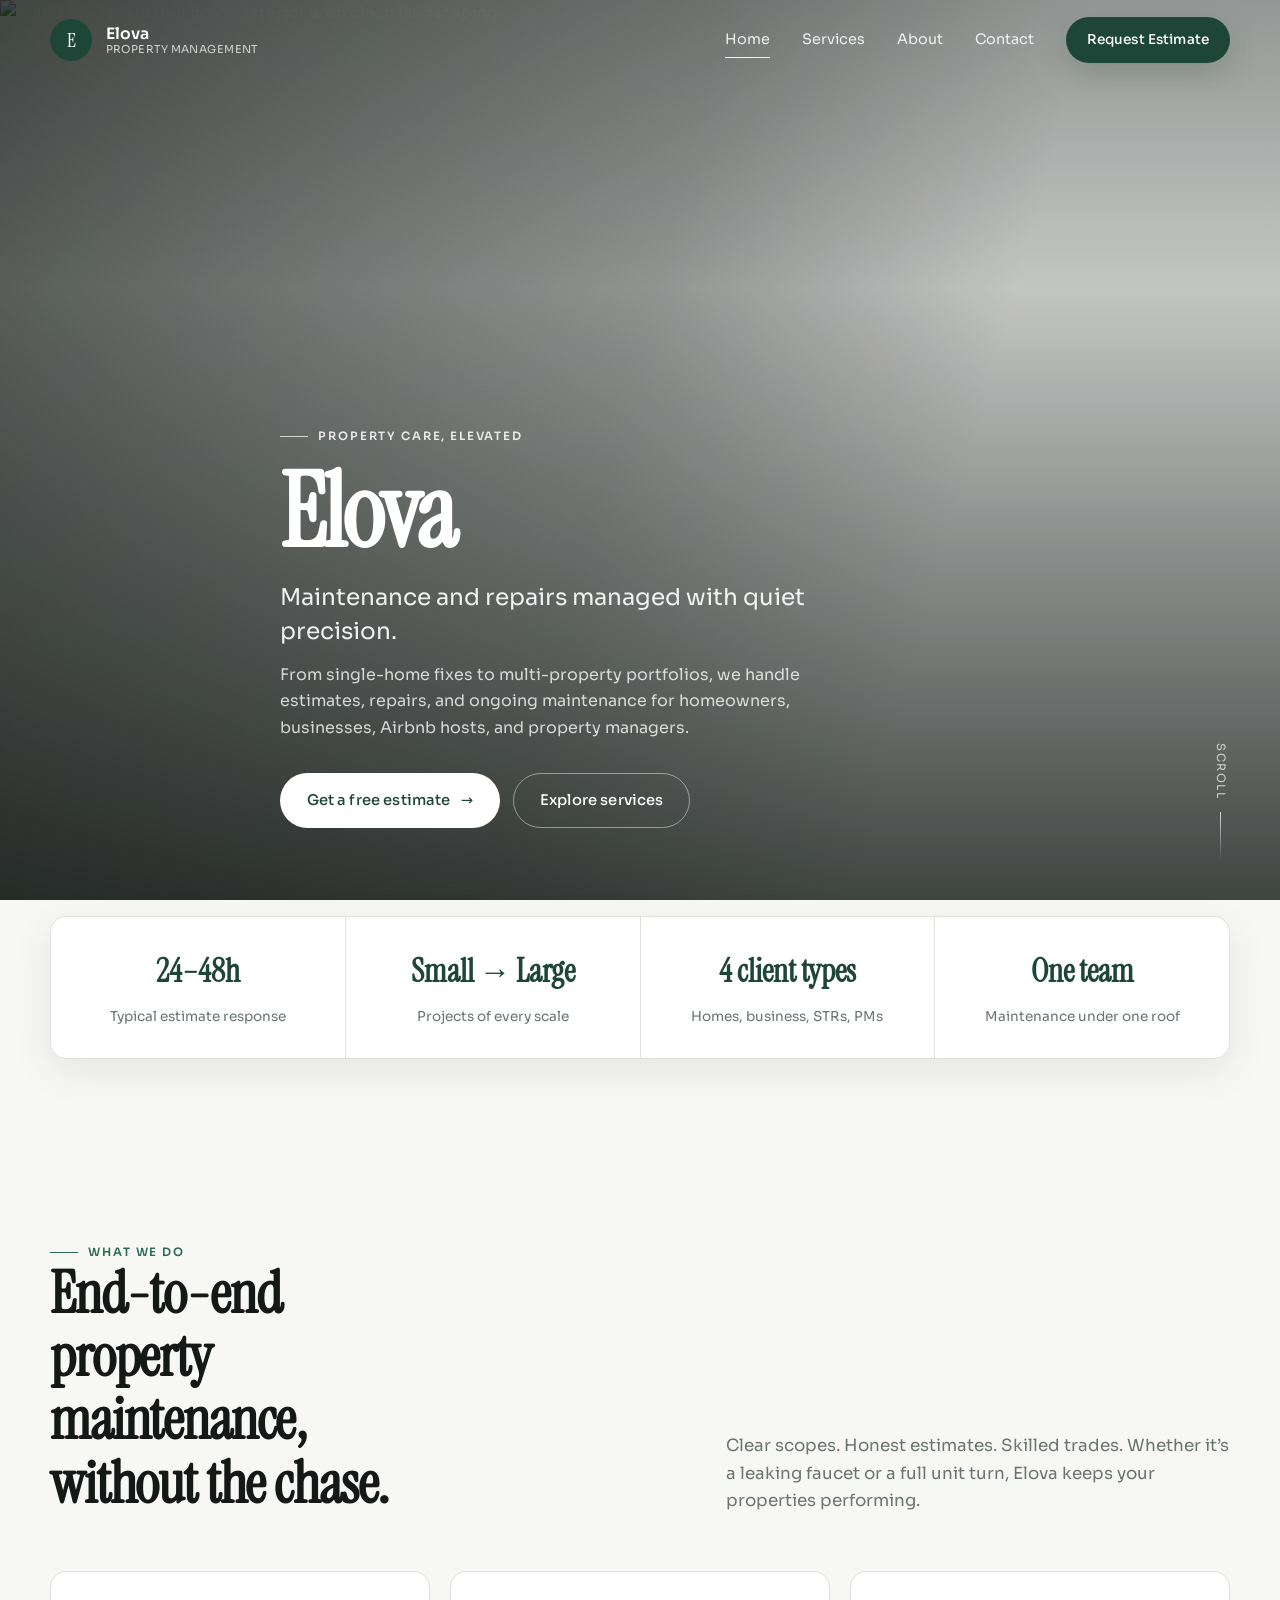
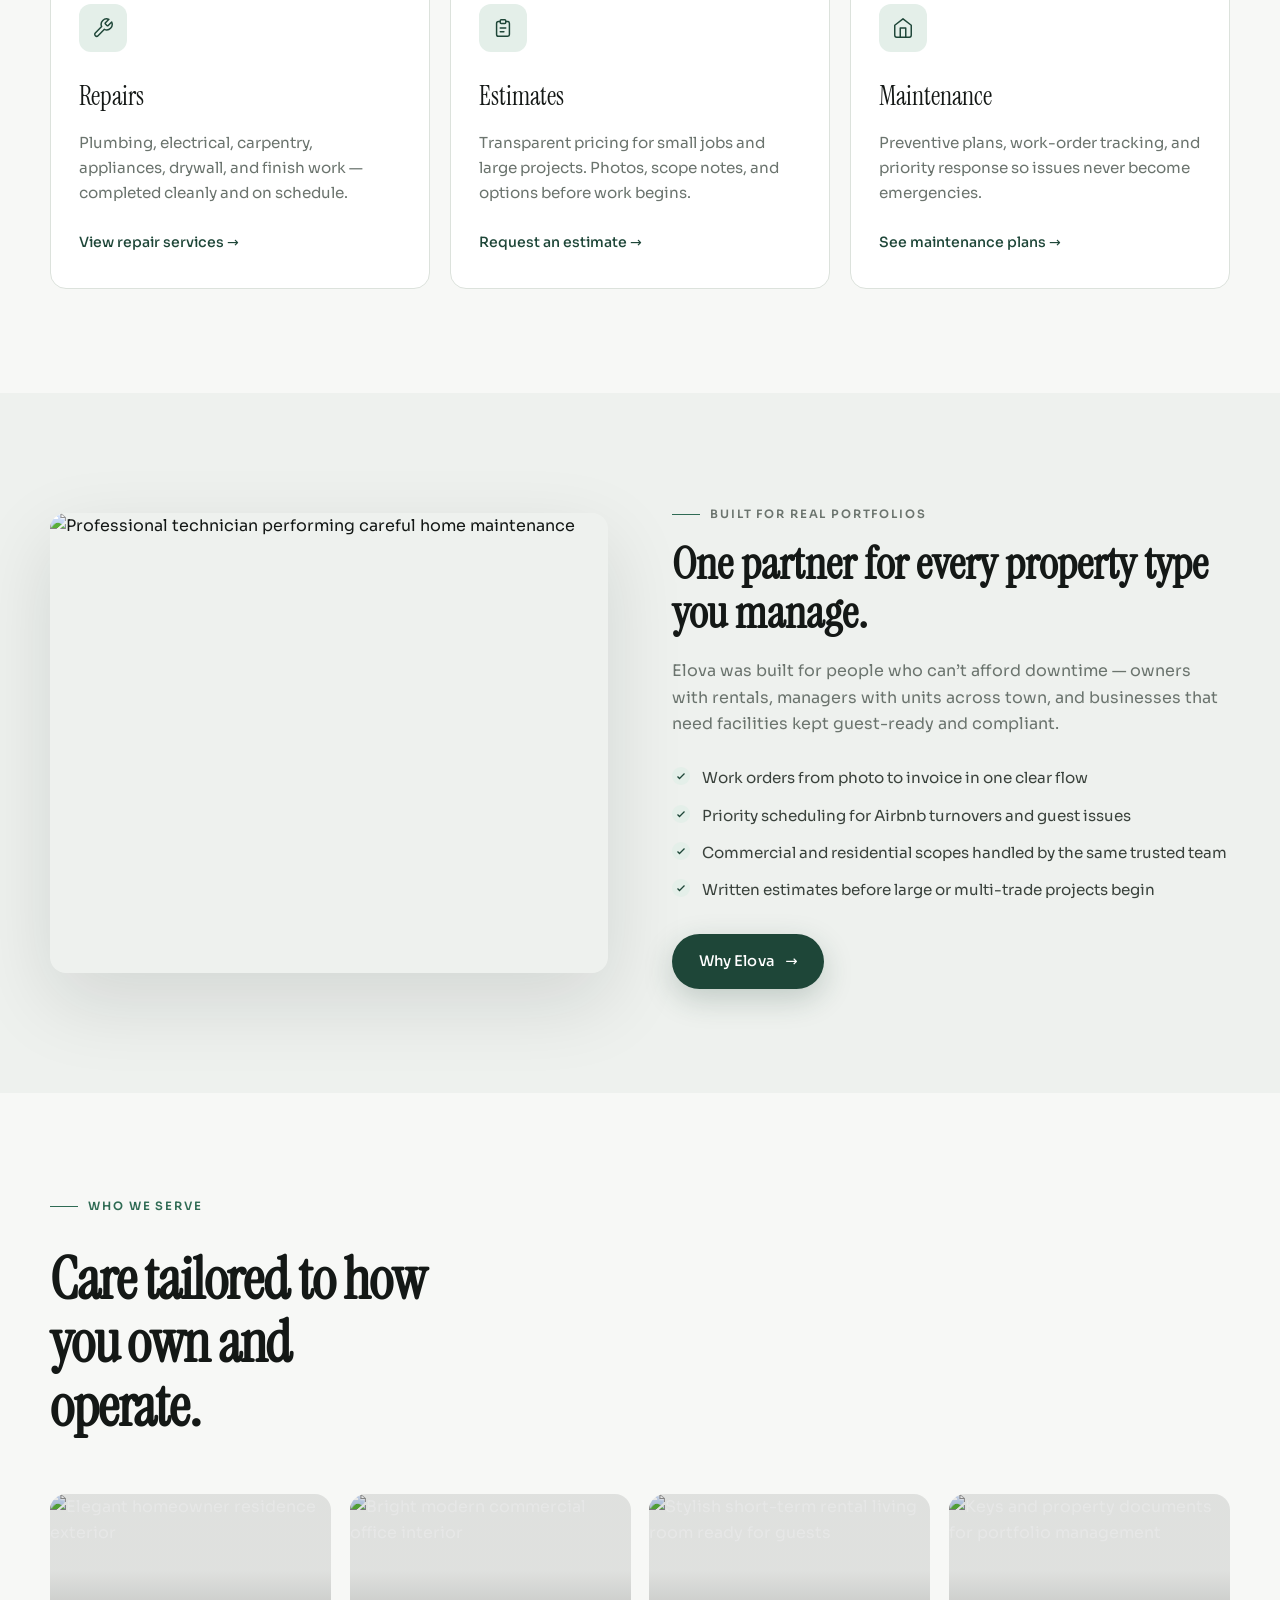
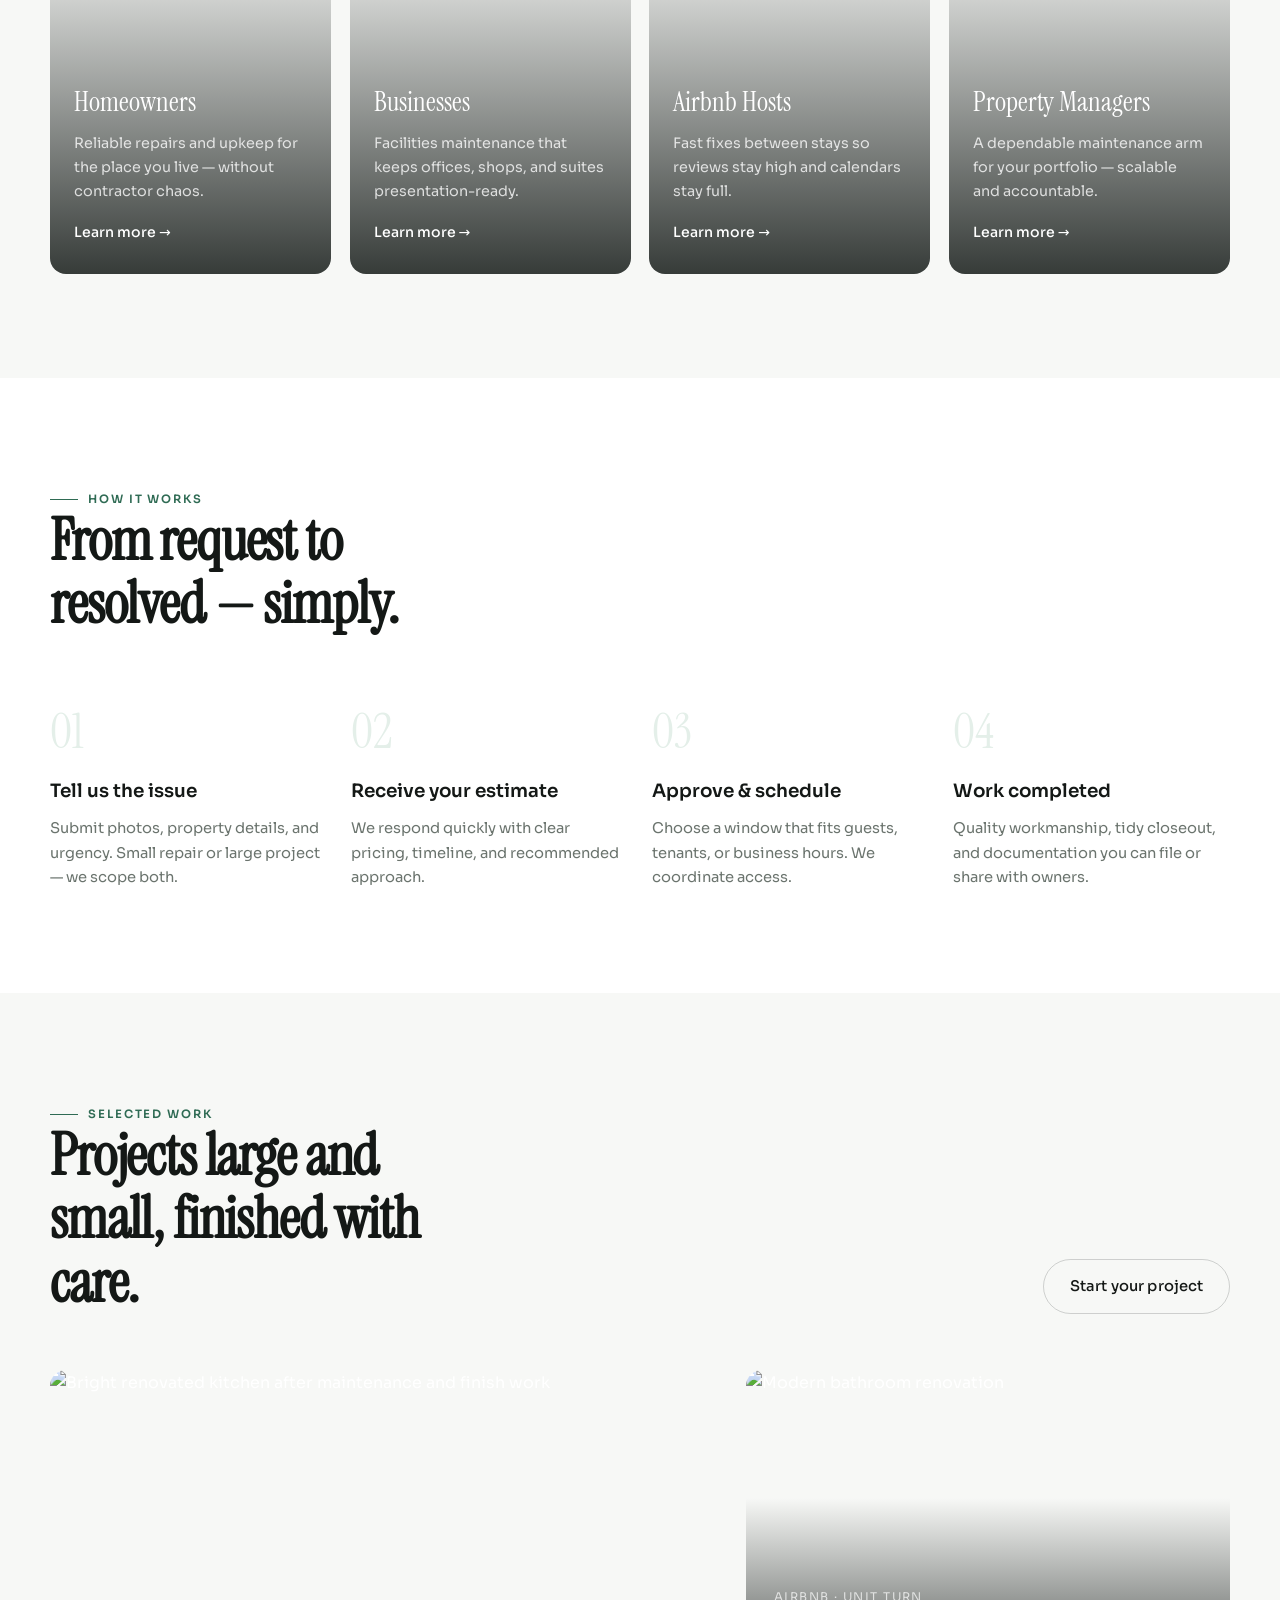
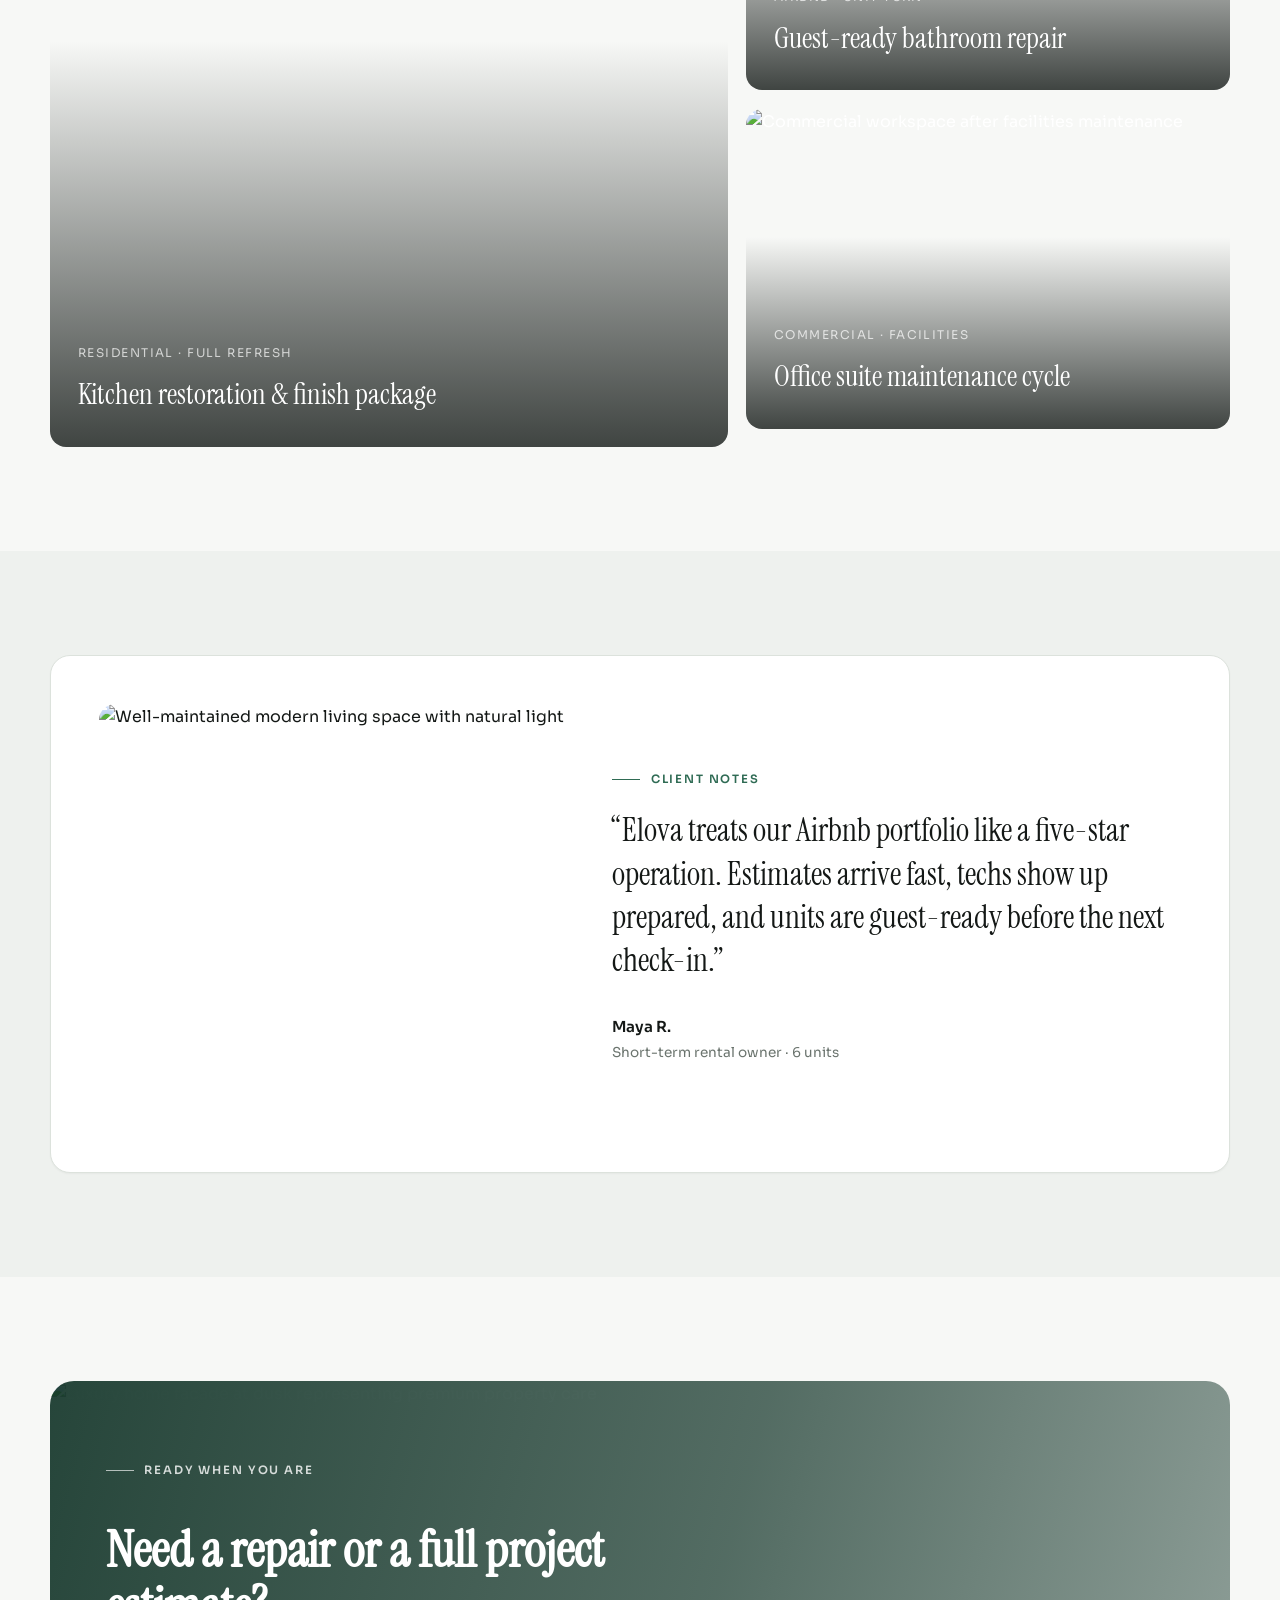
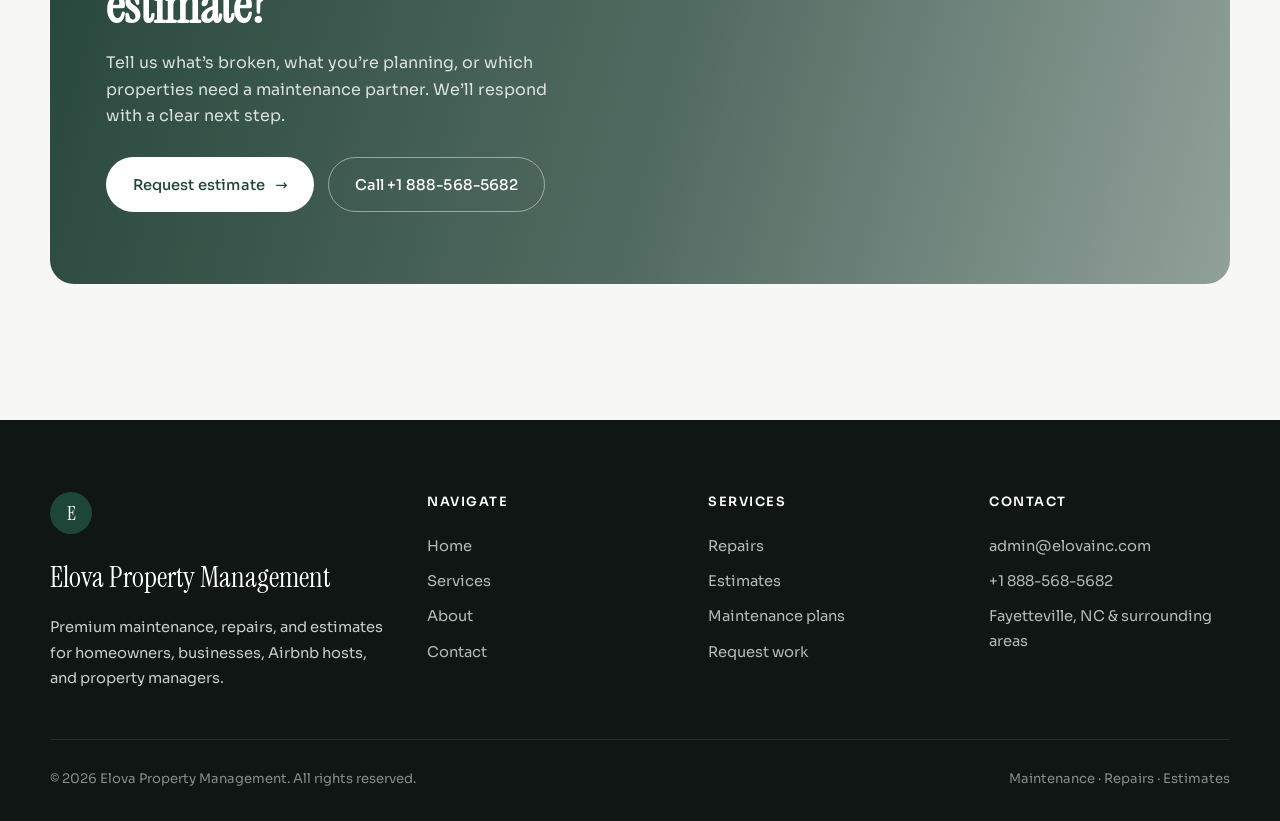
==== commit 26827522: "Update phone, email, and Fayetteville NC service area. Co-authored-by: Cursor <cursoragent@cursor.co" ====
--- a/index.html
+++ b/index.html
@@ -304,7 +304,7 @@
             <p>Tell us what’s broken, what you’re planning, or which properties need a maintenance partner. We’ll respond with a clear next step.</p>
             <div class="hero-actions">
               <a href="contact.html#estimate" class="btn btn-light btn-arrow">Request estimate</a>
-              <a href="tel:+18045550120" class="btn btn-ghost-light">Call (804) 555-0120</a>
+              <a href="tel:+18885685682" class="btn btn-ghost-light">Call +1 888-568-5682</a>
             </div>
           </div>
         </div>
@@ -336,9 +336,9 @@
         </div>
         <div class="footer-col">
           <h4>Contact</h4>
-          <a href="mailto:hello@elovaproperty.com">hello@elovaproperty.com</a>
-          <a href="tel:+18045550120">(804) 555-0120</a>
-          <a href="contact.html">Richmond & surrounding areas</a>
+          <a href="mailto:admin@elovainc.com">admin@elovainc.com</a>
+          <a href="tel:+18885685682">+1 888-568-5682</a>
+          <a href="contact.html">Fayetteville, NC & surrounding areas</a>
         </div>
       </div>
       <div class="footer-bottom">
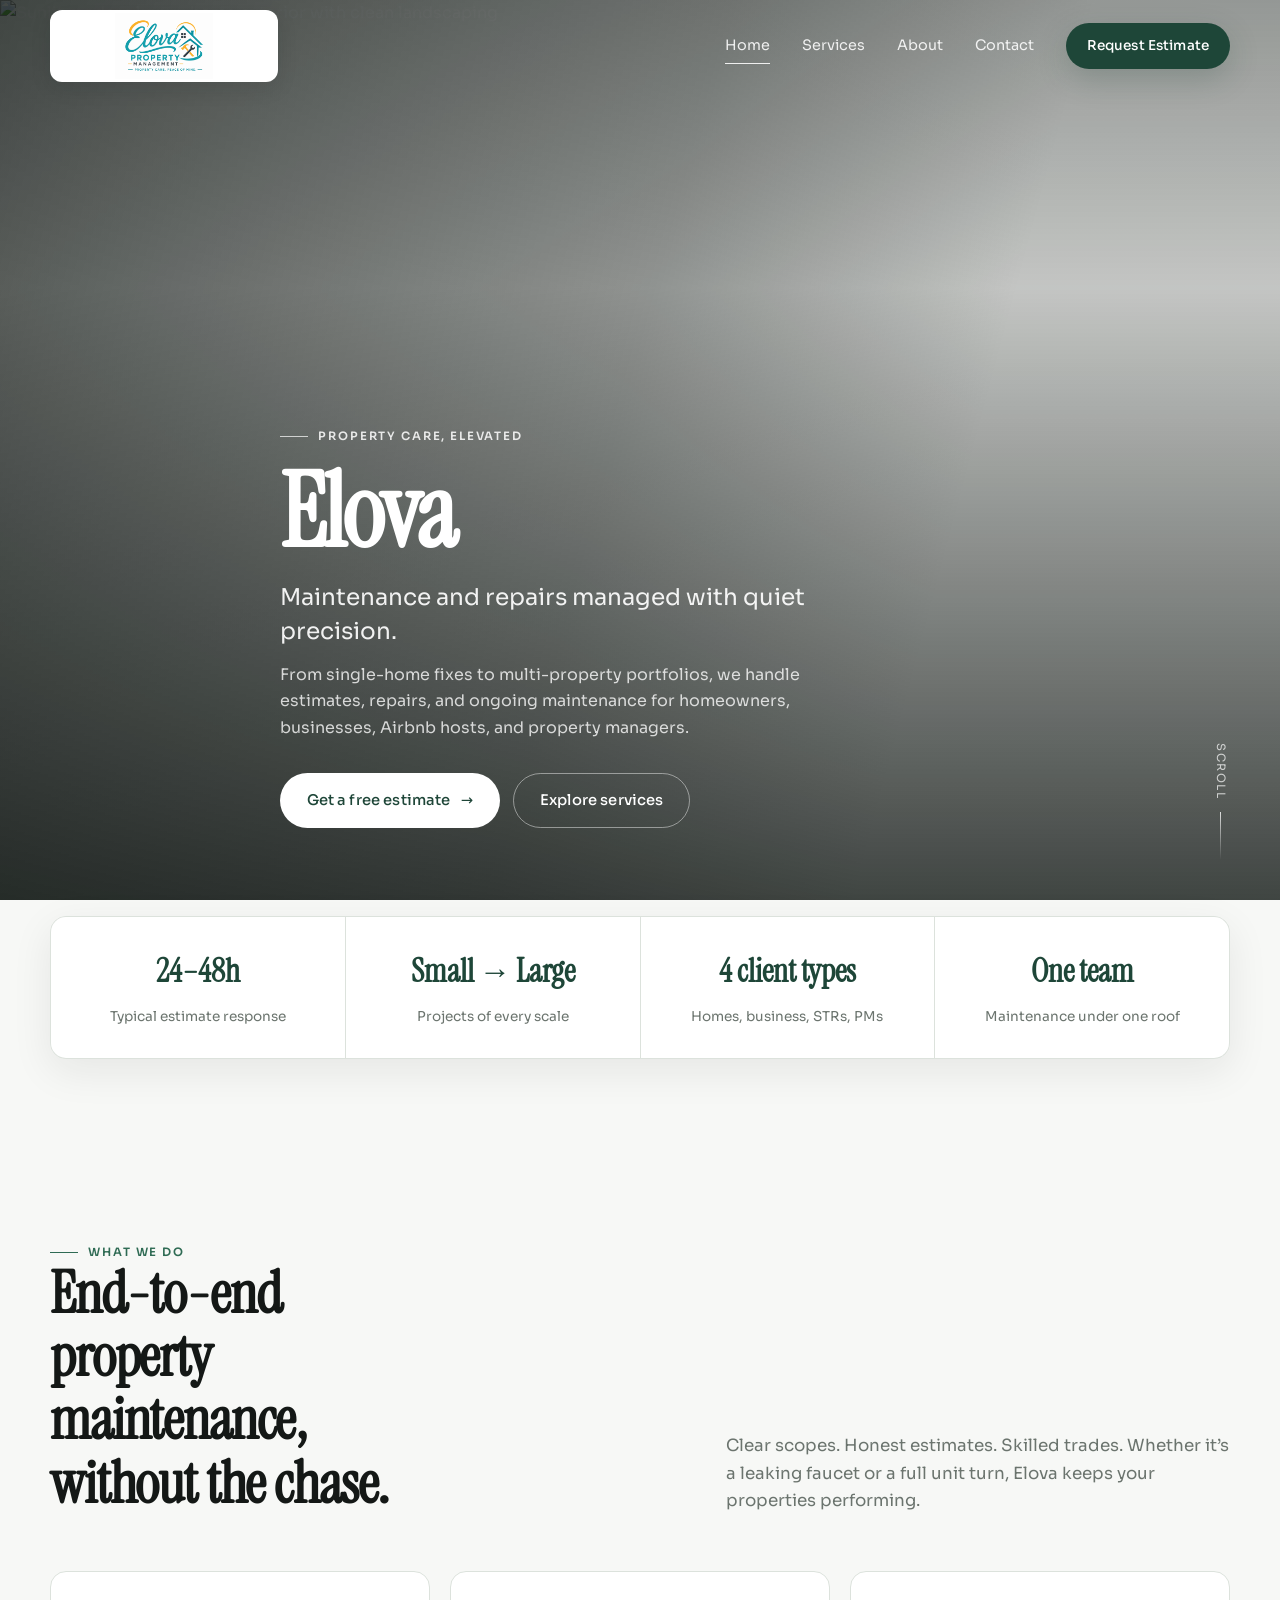
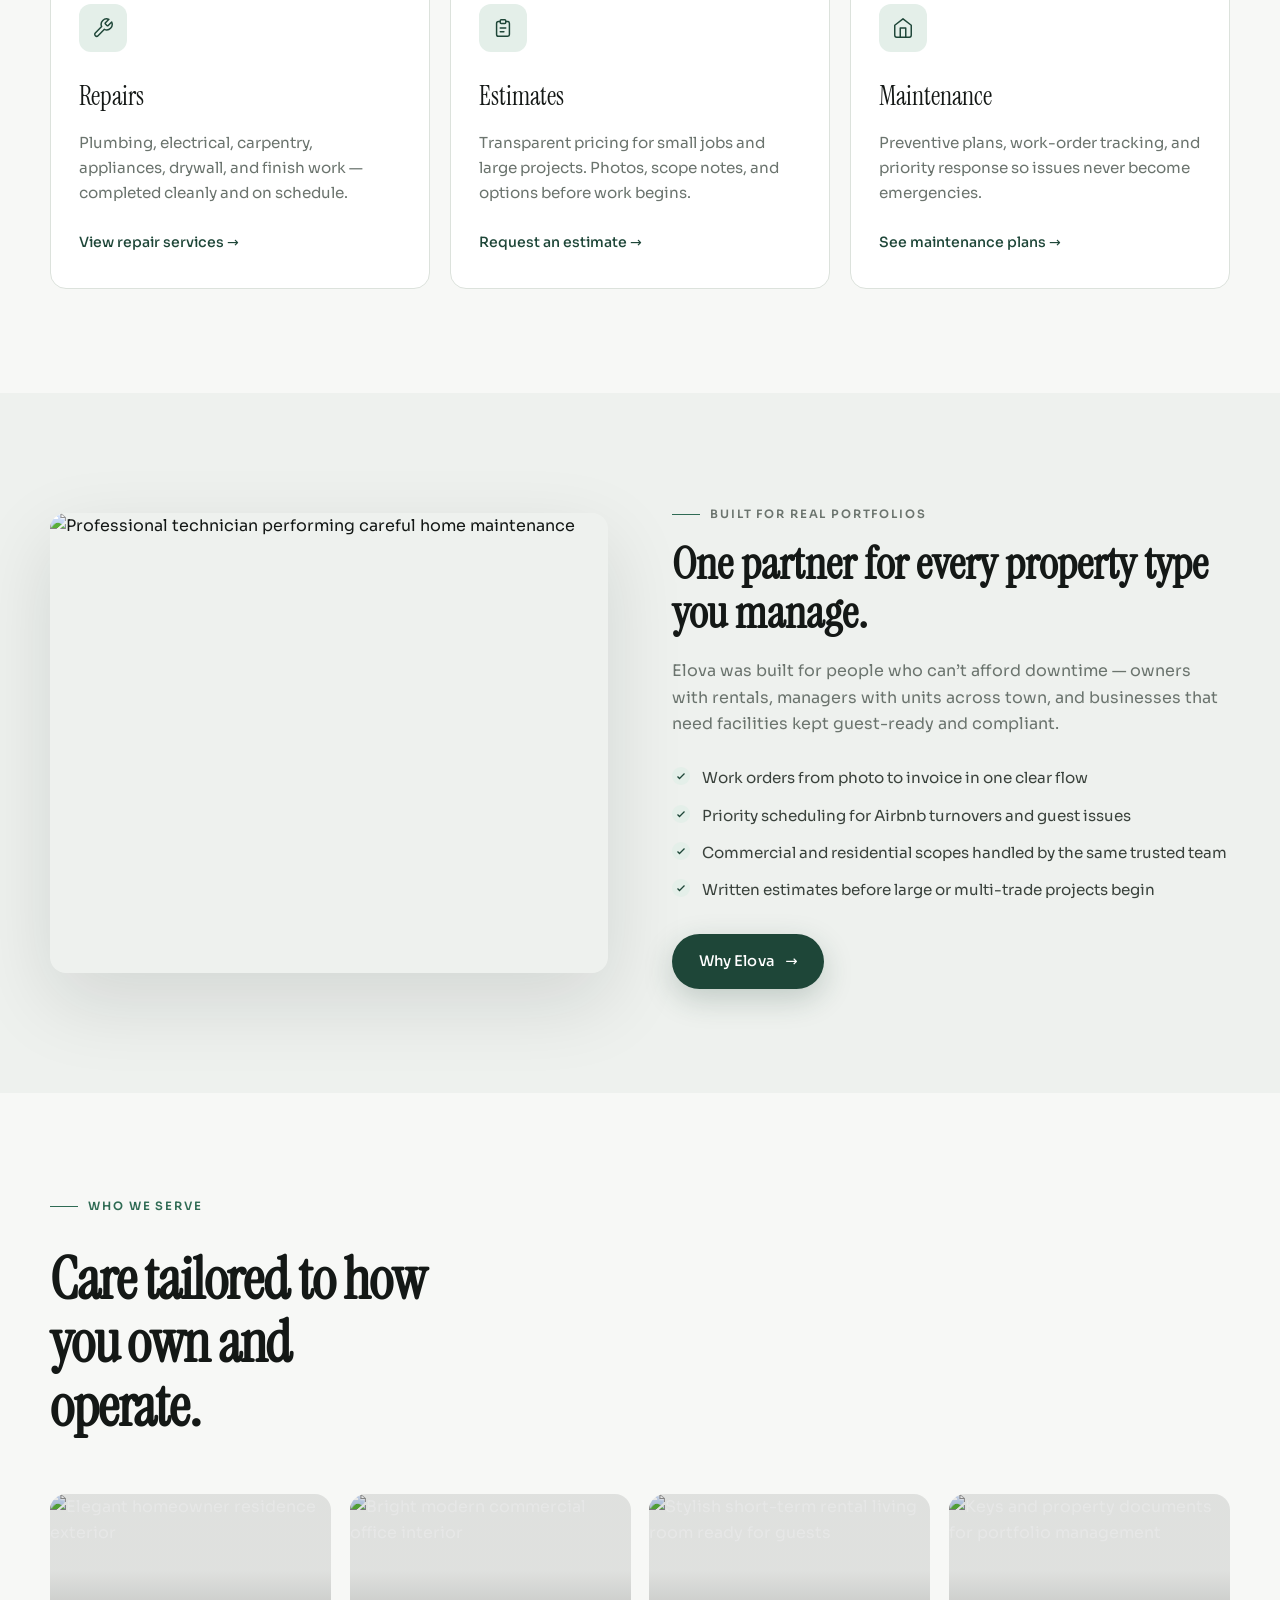
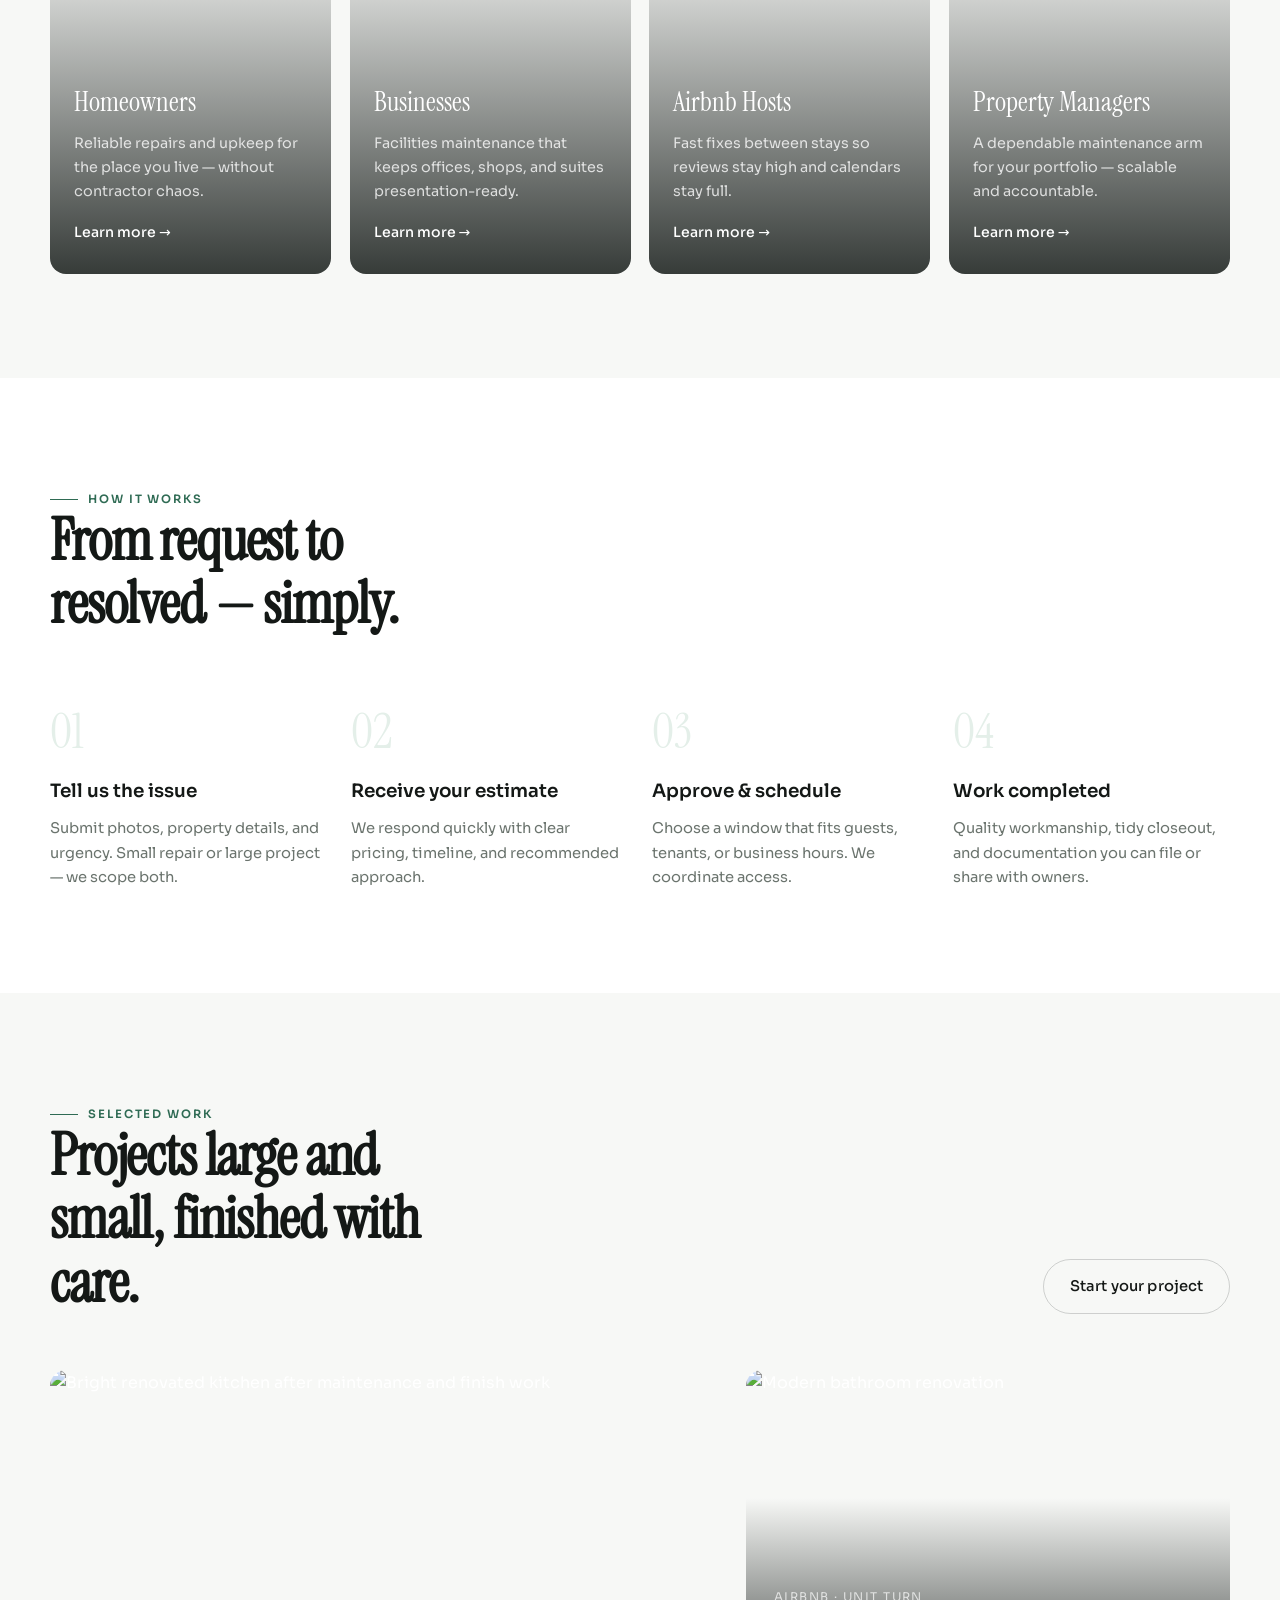
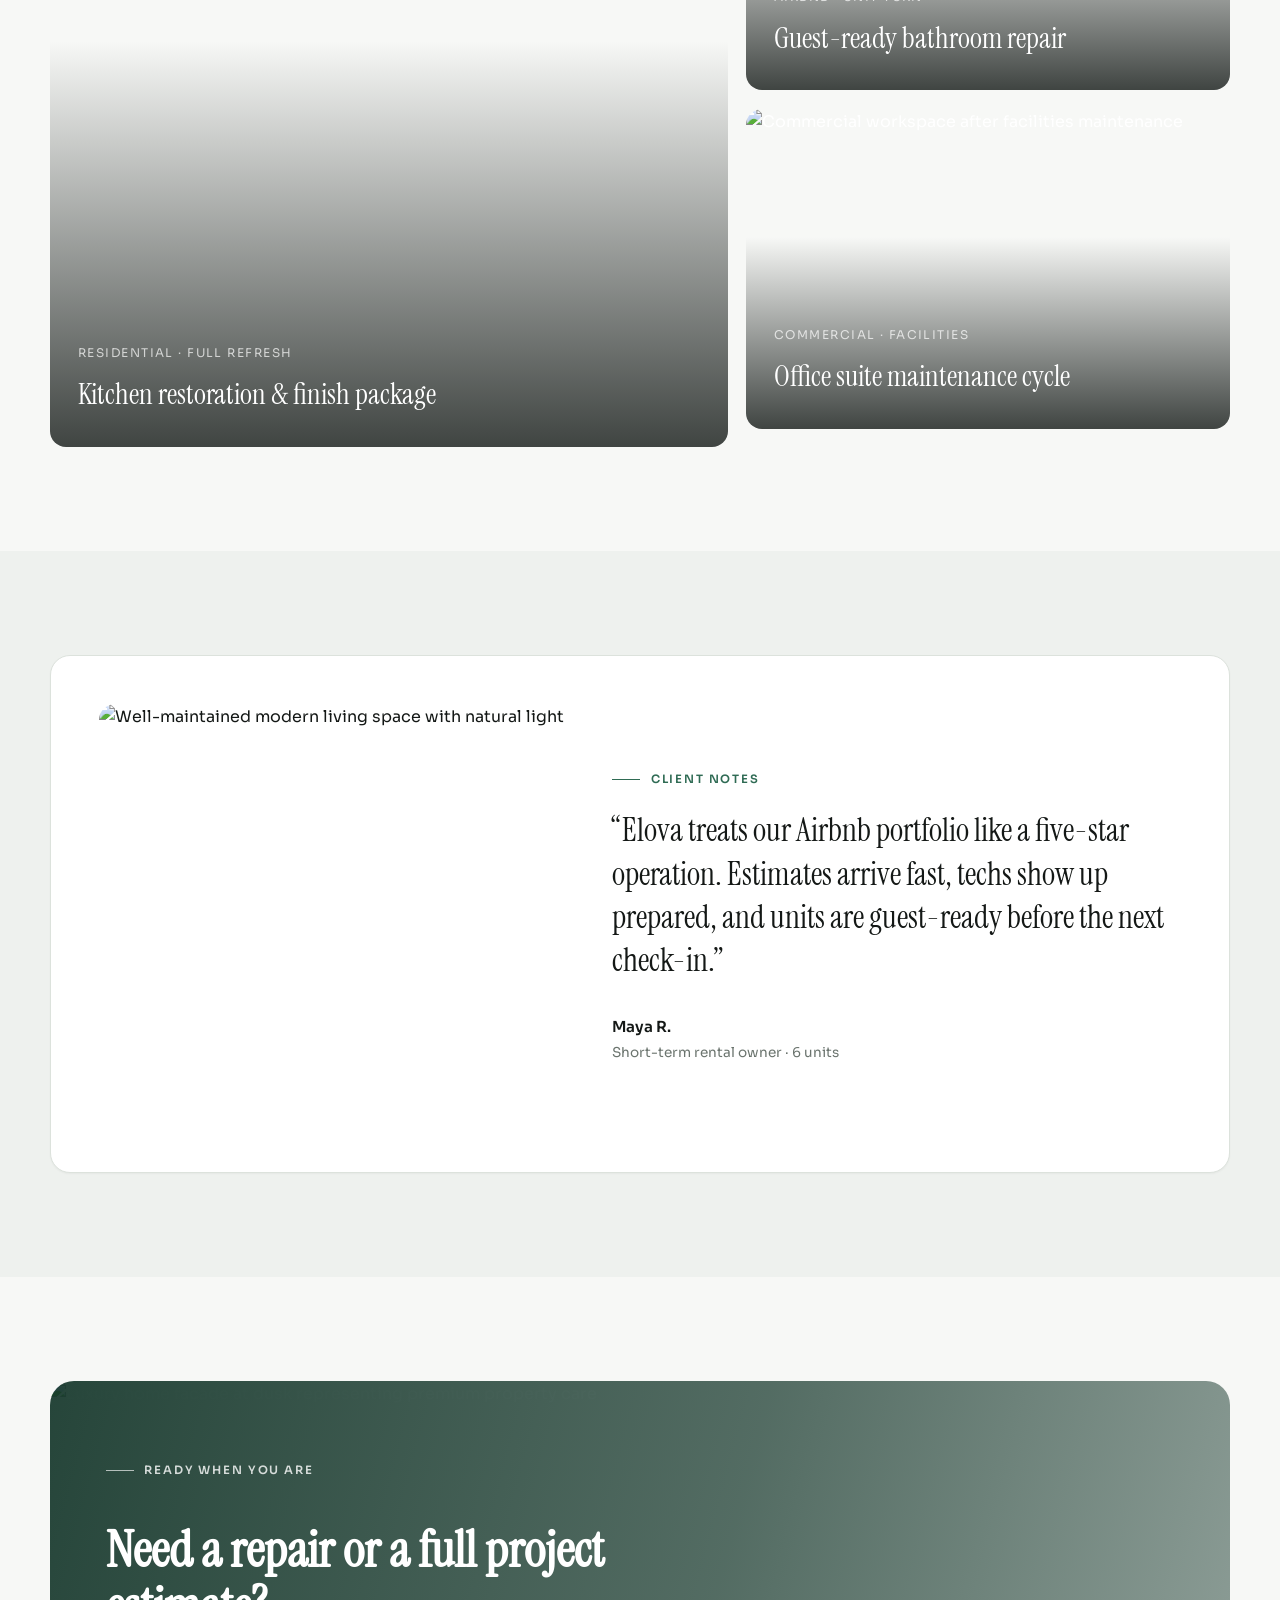
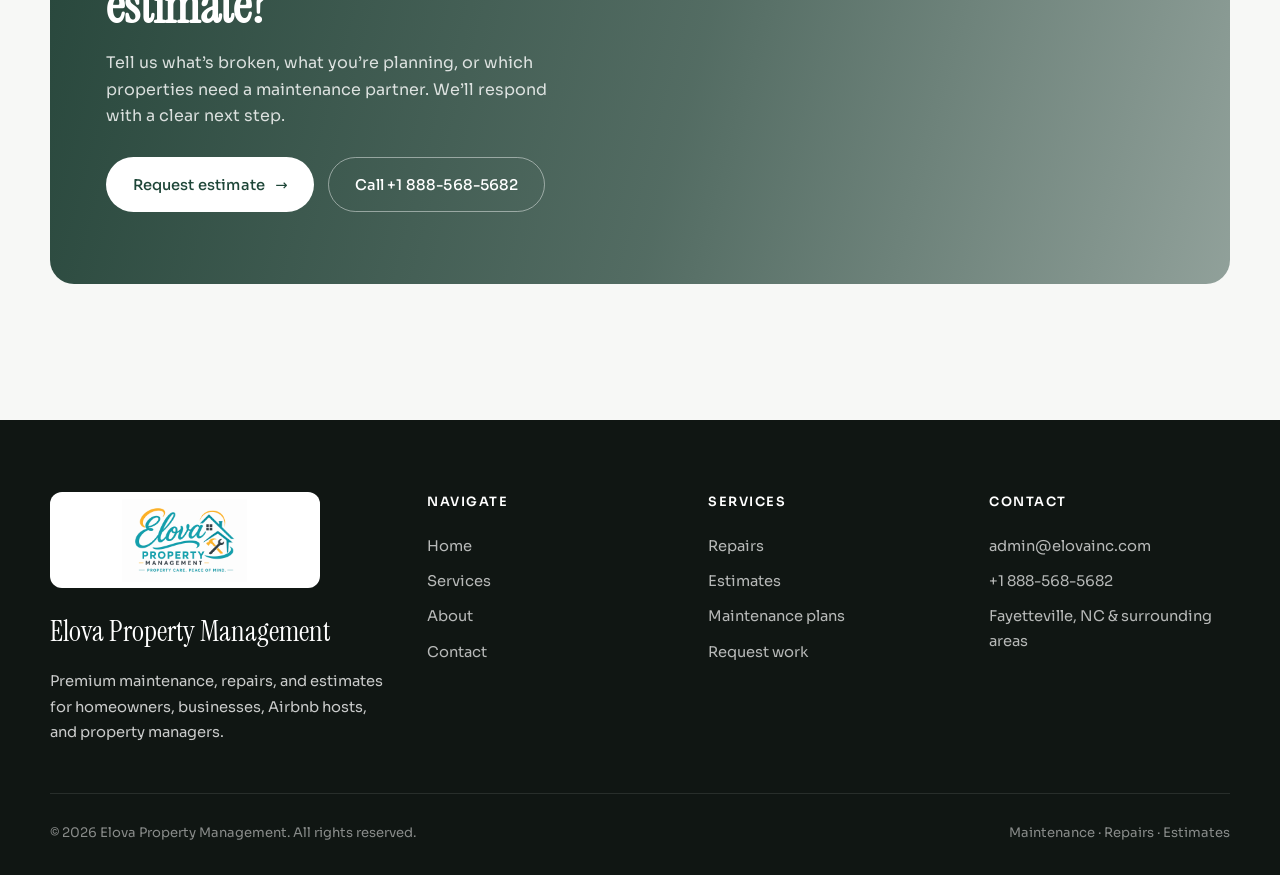
==== commit 947efab9: "Add Elova Property Management logo to nav, footer, and favicon. Co-authored-by: Cursor <cursoragent@" ====
--- a/index.html
+++ b/index.html
@@ -6,17 +6,13 @@
   <title>Elova Property Management | Maintenance, Repairs & Estimates</title>
   <meta name="description" content="Elova Property Management delivers premium maintenance, repairs, and estimates for homeowners, businesses, Airbnb hosts, and property managers." />
   <link rel="stylesheet" href="css/styles.css" />
-  <link rel="icon" href="data:image/svg+xml,<svg xmlns='http://www.w3.org/2000/svg' viewBox='0 0 100 100'><circle cx='50' cy='50' r='50' fill='%231e4638'/><text x='50' y='64' text-anchor='middle' fill='white' font-size='48' font-family='Georgia'>E</text></svg>" />
+  <link rel="icon" href="assets/ElovaPropertyManagement.png" type="image/png" />
 </head>
 <body>
   <header class="site-header" id="siteHeader">
     <div class="container nav">
       <a href="index.html" class="brand" aria-label="Elova Property Management home">
-        <span class="brand-mark">E</span>
-        <span class="brand-text">
-          <strong>Elova</strong>
-          <span>Property Management</span>
-        </span>
+        <img src="assets/ElovaPropertyManagement.png" alt="Elova Property Management" class="brand-logo" />
       </a>
 
       <button class="nav-toggle" id="navToggle" aria-label="Open menu" aria-expanded="false">
@@ -316,7 +312,7 @@
     <div class="container">
       <div class="footer-grid">
         <div class="footer-brand">
-          <span class="brand-mark">E</span>
+          <img src="assets/ElovaPropertyManagement.png" alt="Elova Property Management" class="brand-logo" />
           <h3>Elova Property Management</h3>
           <p>Premium maintenance, repairs, and estimates for homeowners, businesses, Airbnb hosts, and property managers.</p>
         </div>
--- a/css/styles.css
+++ b/css/styles.css
@@ -27,7 +27,7 @@
   --font-display: 'Instrument Serif', Georgia, serif;
   --font-body: 'Sora', system-ui, sans-serif;
   --container: 1180px;
-  --nav-h: 80px;
+  --nav-h: 92px;
   --ease: cubic-bezier(0.22, 1, 0.36, 1);
 }
 
@@ -256,6 +256,27 @@
   z-index: 1002;
 }
 
+.brand-logo {
+  display: block;
+  width: min(228px, 56vw);
+  height: auto;
+  max-height: 72px;
+  object-fit: contain;
+  background: #fff;
+  border-radius: 12px;
+  padding: 0.2rem 0.4rem;
+  box-shadow: 0 6px 20px rgba(20, 24, 22, 0.12);
+}
+
+.footer-brand .brand-logo {
+  width: min(280px, 80%);
+  max-height: 96px;
+  margin-bottom: 1.25rem;
+  box-shadow: none;
+  border-radius: 12px;
+  padding: 0.4rem 0.55rem;
+}
+
 .brand-mark {
   width: 42px;
   height: 42px;
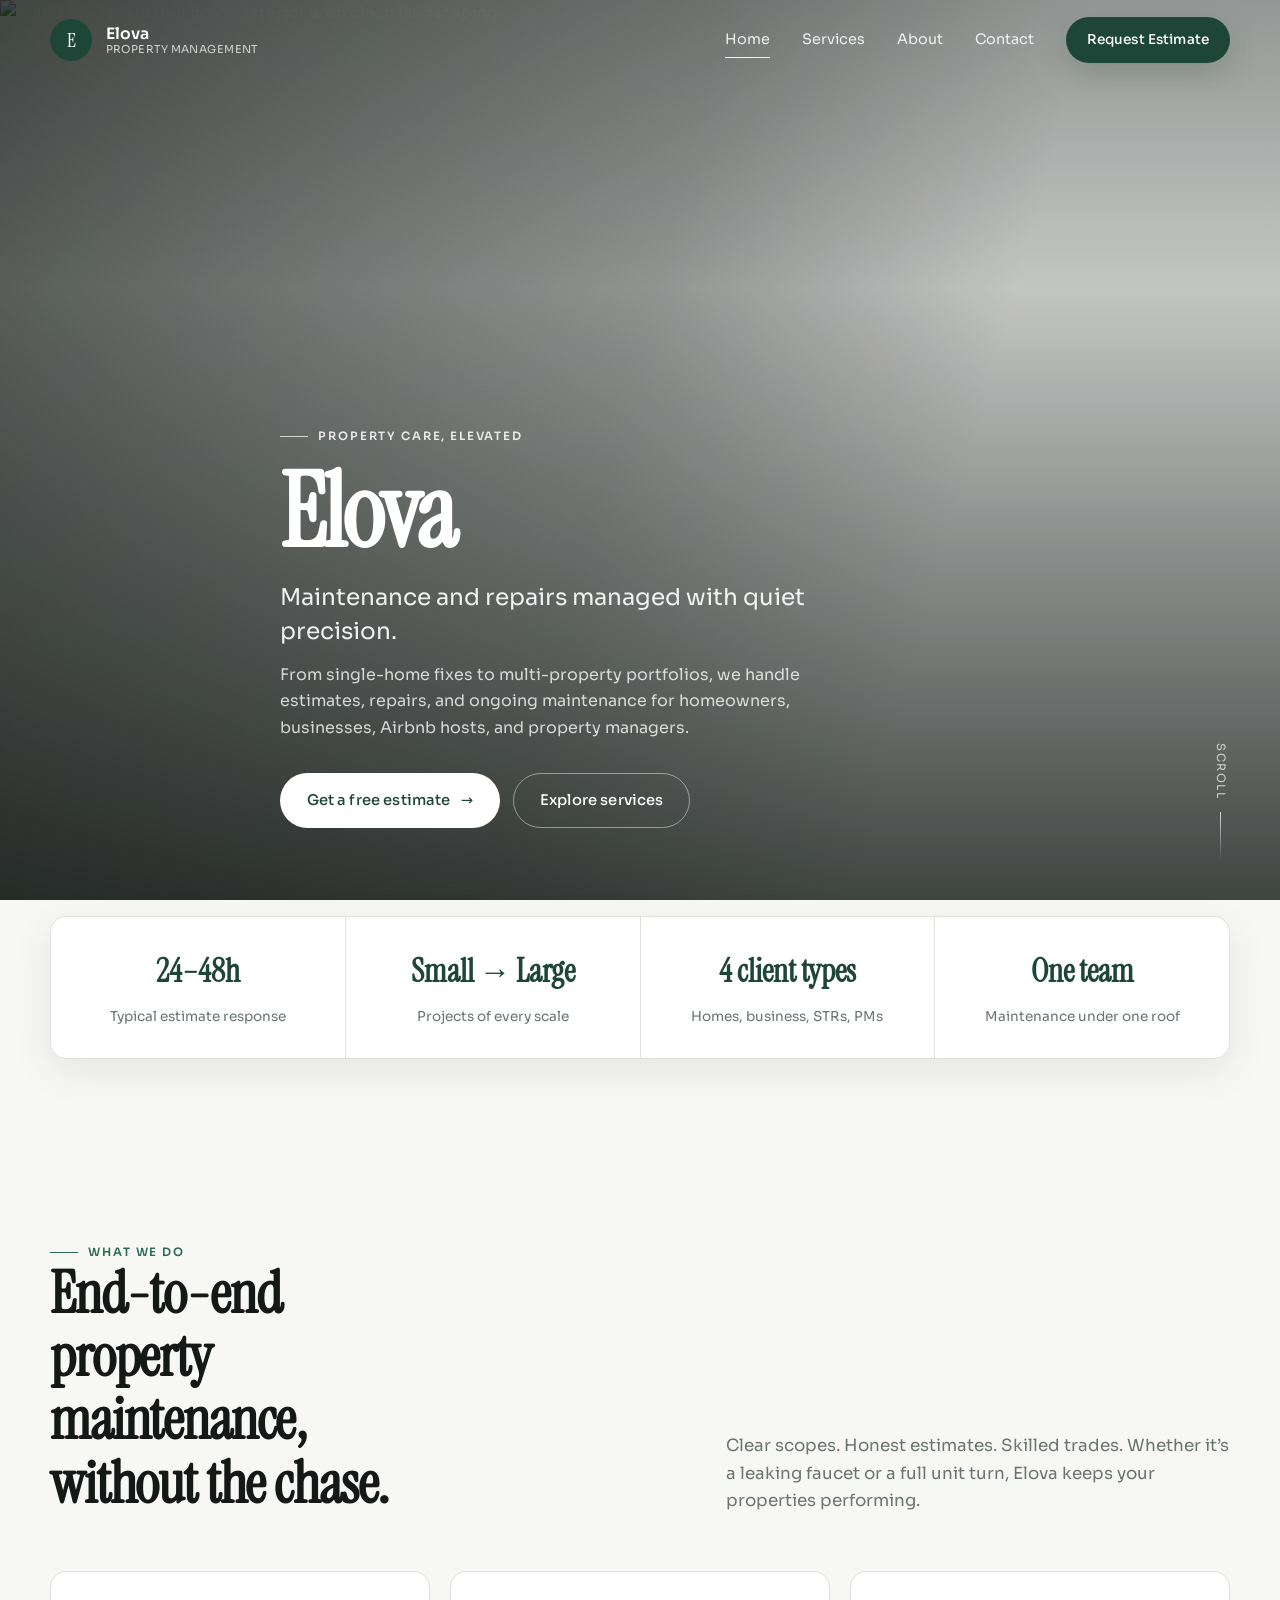
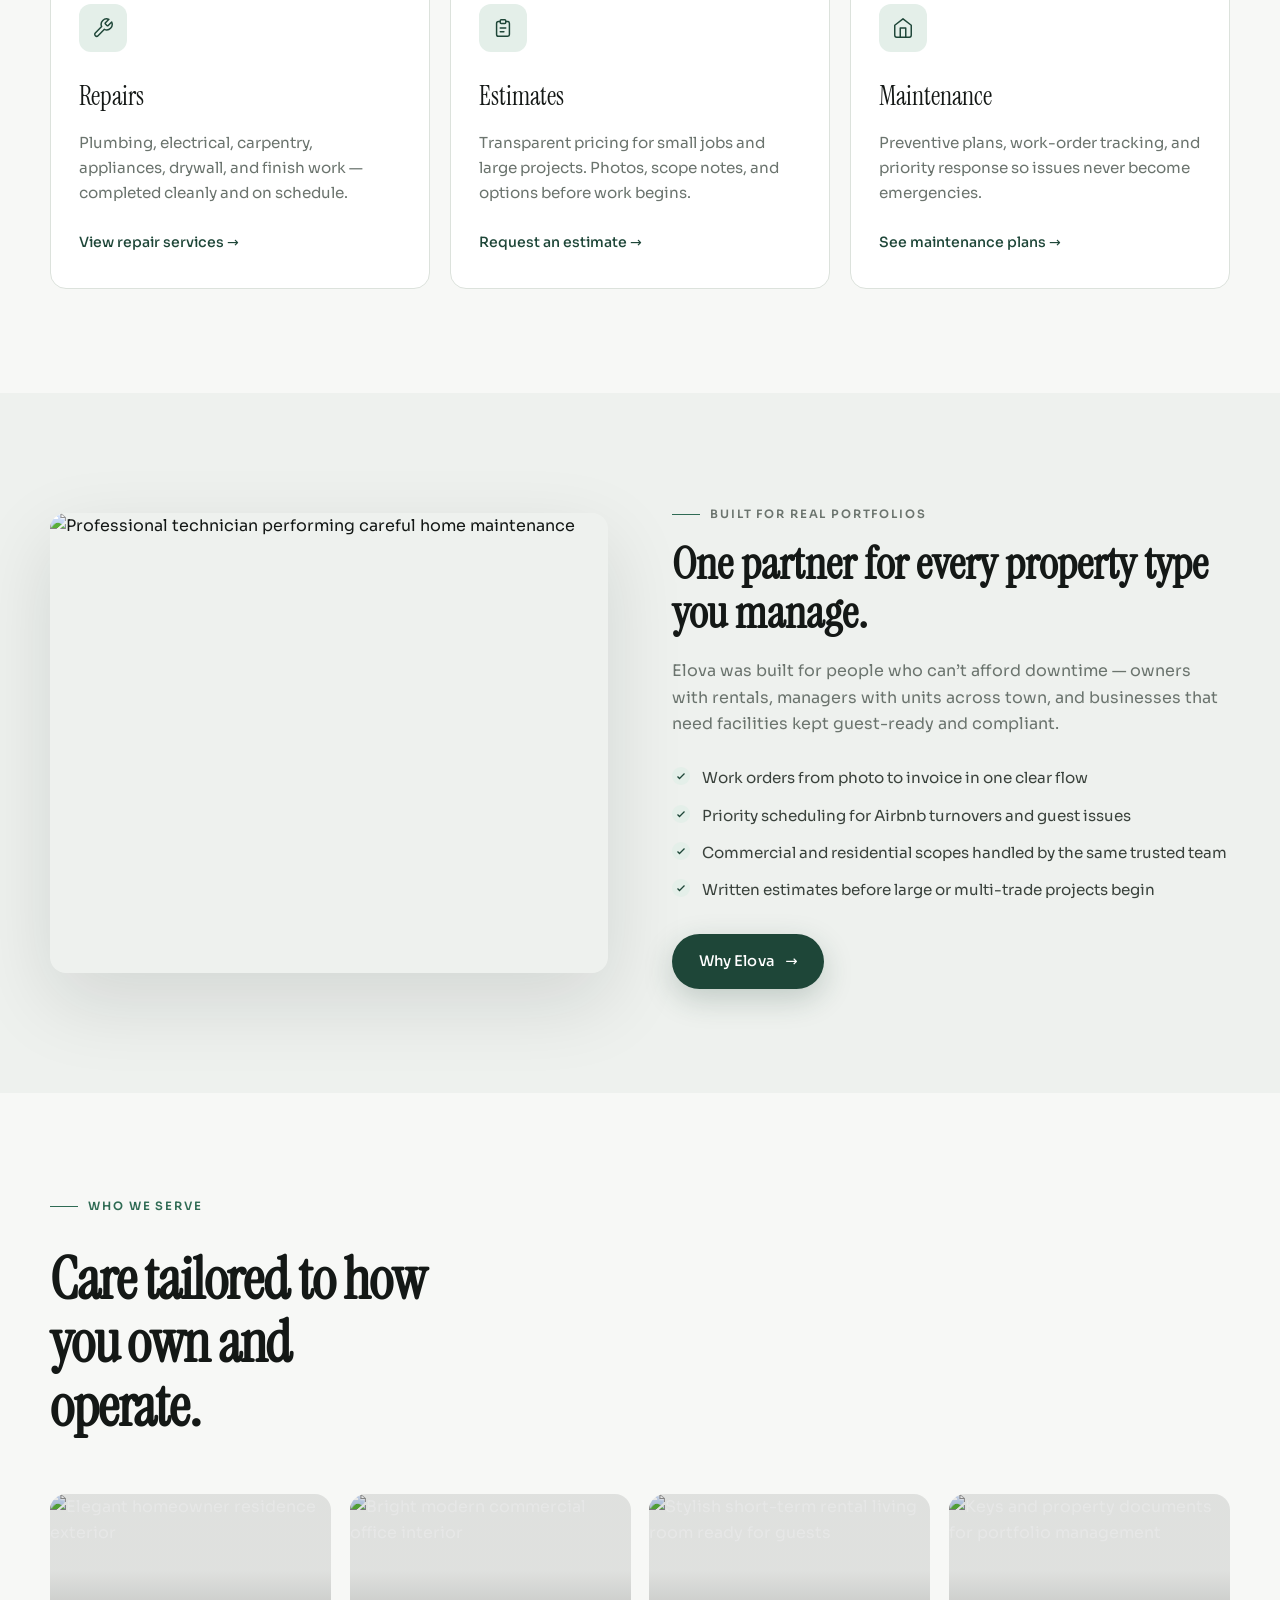
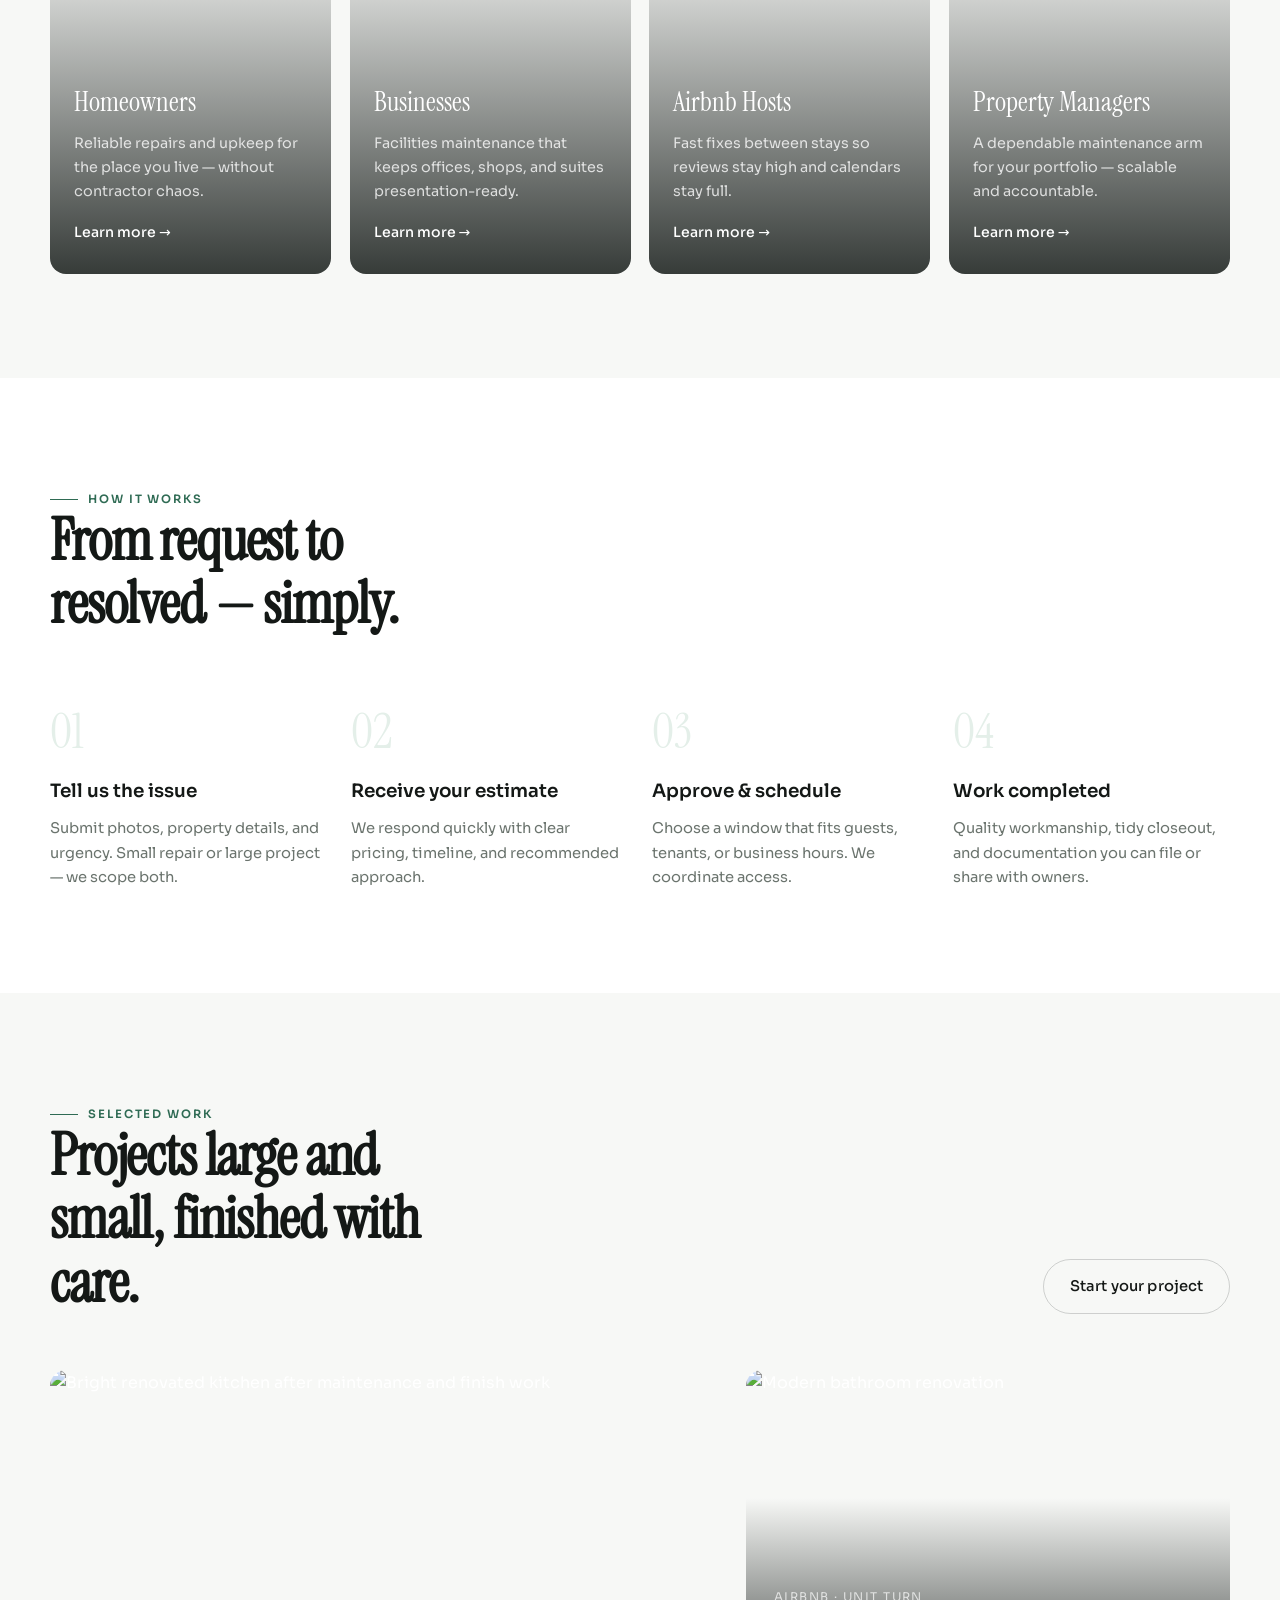
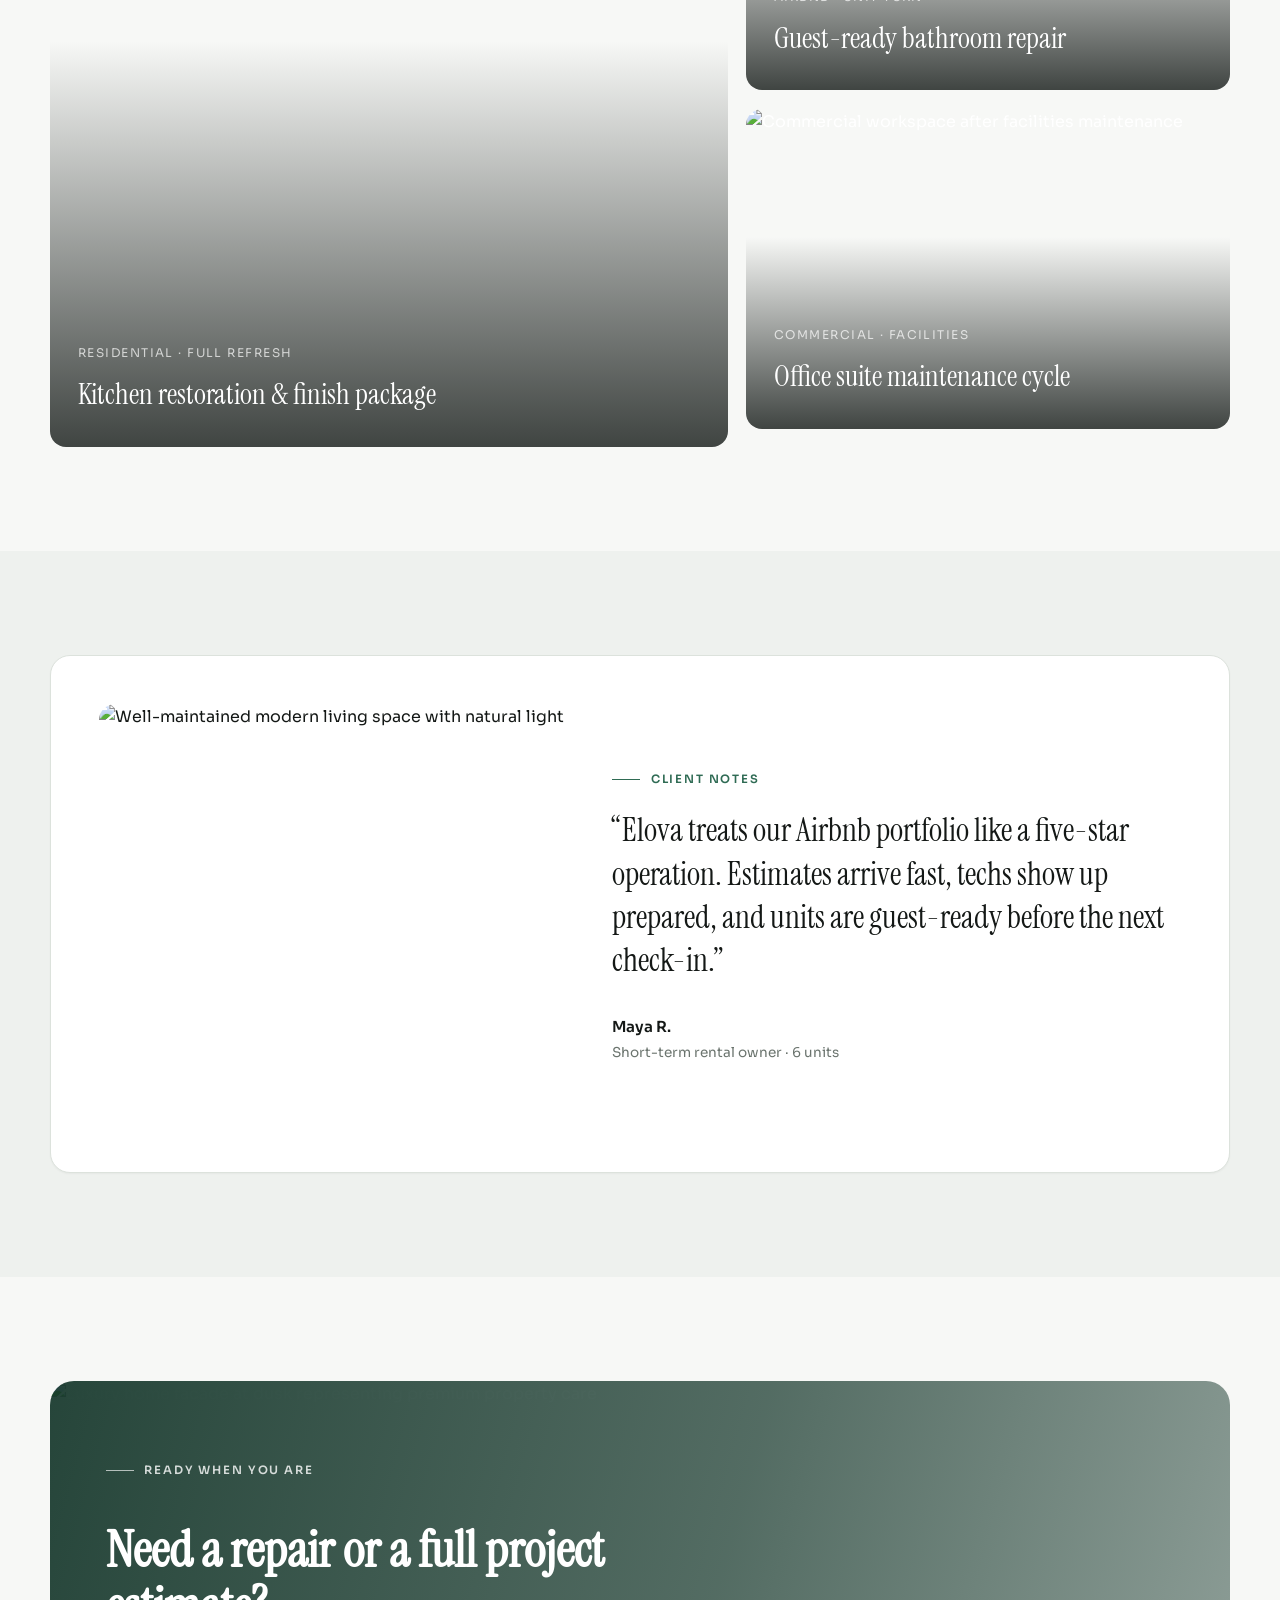
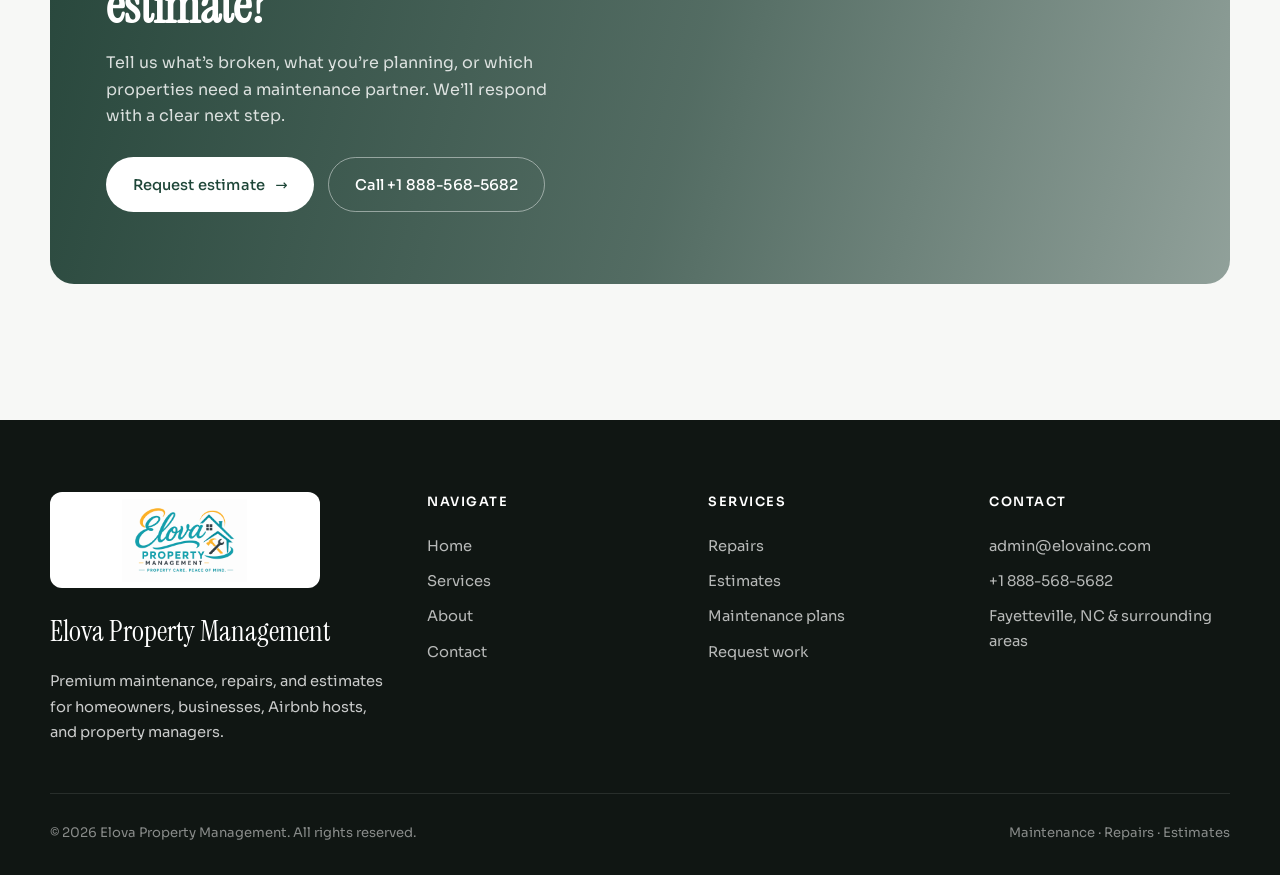
==== commit 25a7952d: "Show logo only in footer and browser tab. Co-authored-by: Cursor <cursoragent@cursor.com>" ====
--- a/index.html
+++ b/index.html
@@ -12,7 +12,11 @@
   <header class="site-header" id="siteHeader">
     <div class="container nav">
       <a href="index.html" class="brand" aria-label="Elova Property Management home">
-        <img src="assets/ElovaPropertyManagement.png" alt="Elova Property Management" class="brand-logo" />
+        <span class="brand-mark">E</span>
+        <span class="brand-text">
+          <strong>Elova</strong>
+          <span>Property Management</span>
+        </span>
       </a>
 
       <button class="nav-toggle" id="navToggle" aria-label="Open menu" aria-expanded="false">
--- a/css/styles.css
+++ b/css/styles.css
@@ -27,7 +27,7 @@
   --font-display: 'Instrument Serif', Georgia, serif;
   --font-body: 'Sora', system-ui, sans-serif;
   --container: 1180px;
-  --nav-h: 92px;
+  --nav-h: 80px;
   --ease: cubic-bezier(0.22, 1, 0.36, 1);
 }
 
@@ -256,25 +256,16 @@
   z-index: 1002;
 }
 
-.brand-logo {
+.footer-brand .brand-logo {
   display: block;
-  width: min(228px, 56vw);
+  width: min(280px, 80%);
   height: auto;
-  max-height: 72px;
+  max-height: 96px;
   object-fit: contain;
   background: #fff;
   border-radius: 12px;
-  padding: 0.2rem 0.4rem;
-  box-shadow: 0 6px 20px rgba(20, 24, 22, 0.12);
-}
-
-.footer-brand .brand-logo {
-  width: min(280px, 80%);
-  max-height: 96px;
+  padding: 0.4rem 0.55rem;
   margin-bottom: 1.25rem;
-  box-shadow: none;
-  border-radius: 12px;
-  padding: 0.4rem 0.55rem;
 }
 
 .brand-mark {
